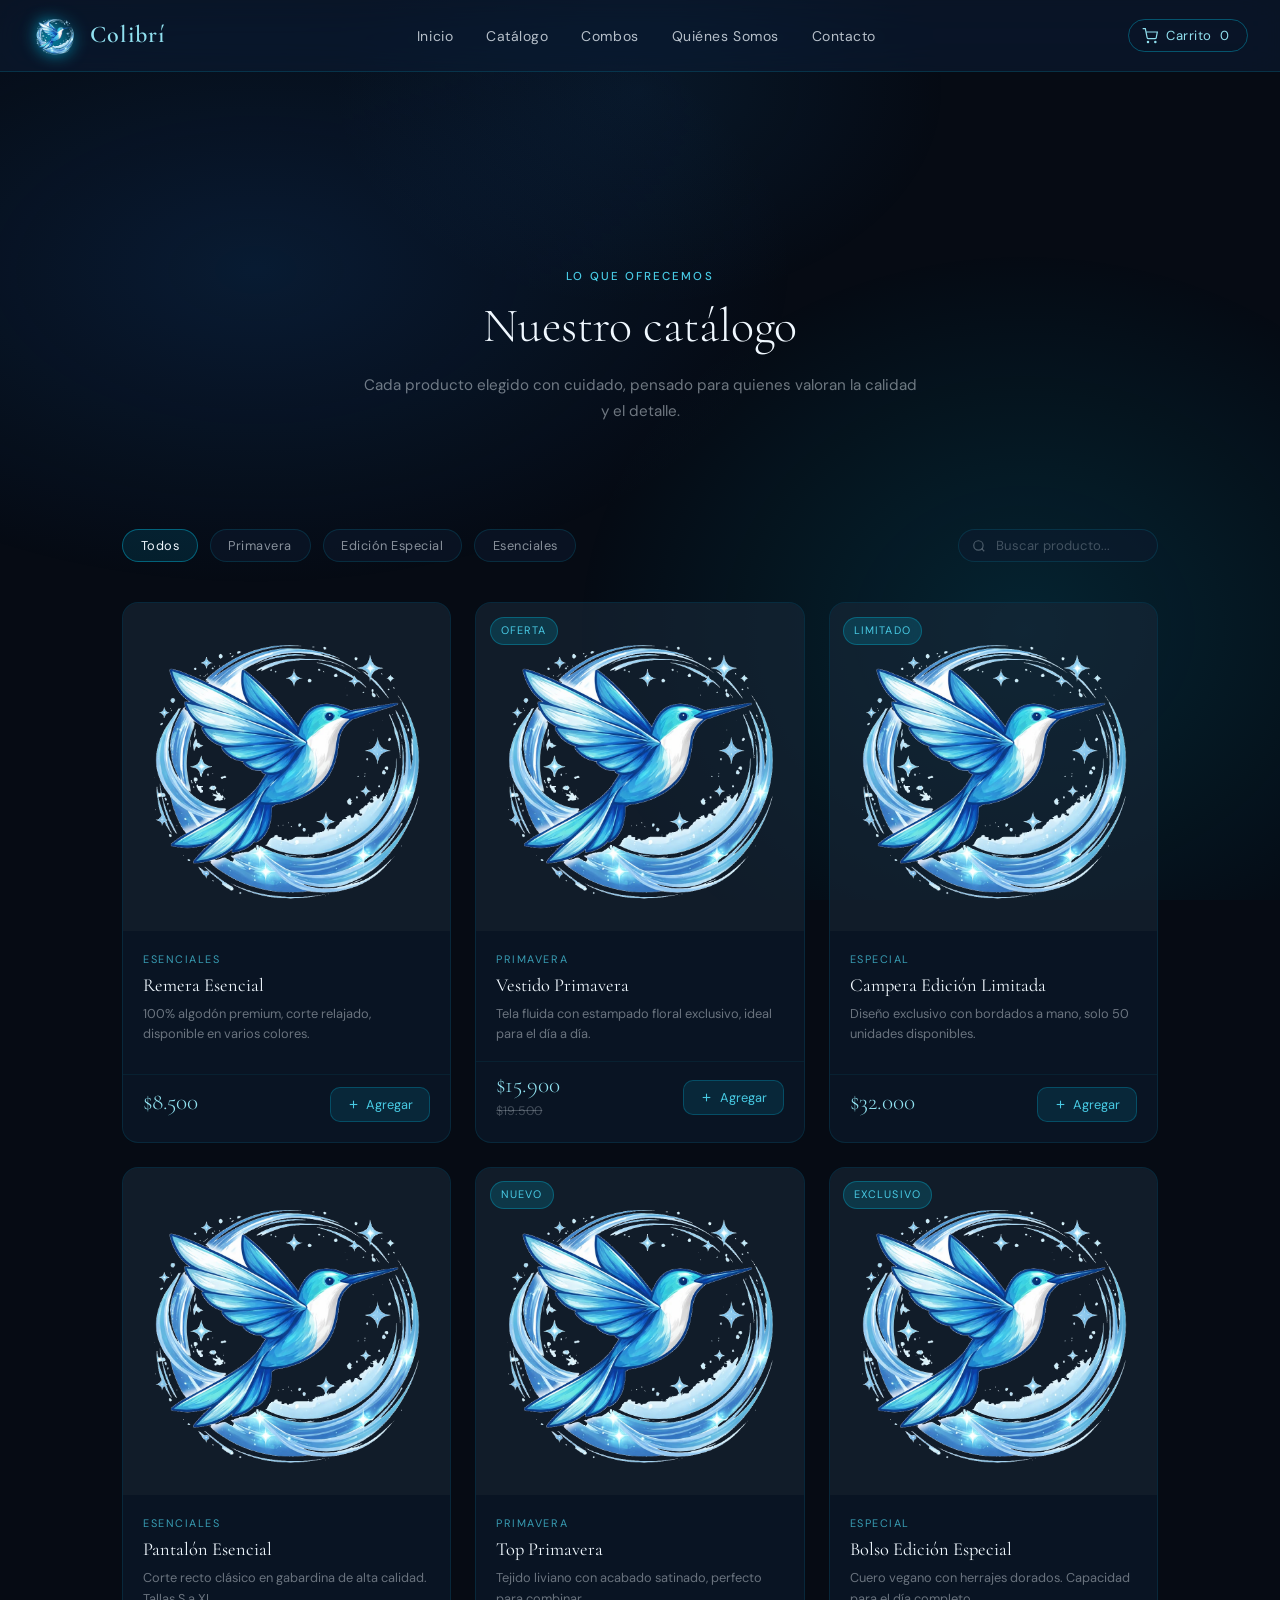
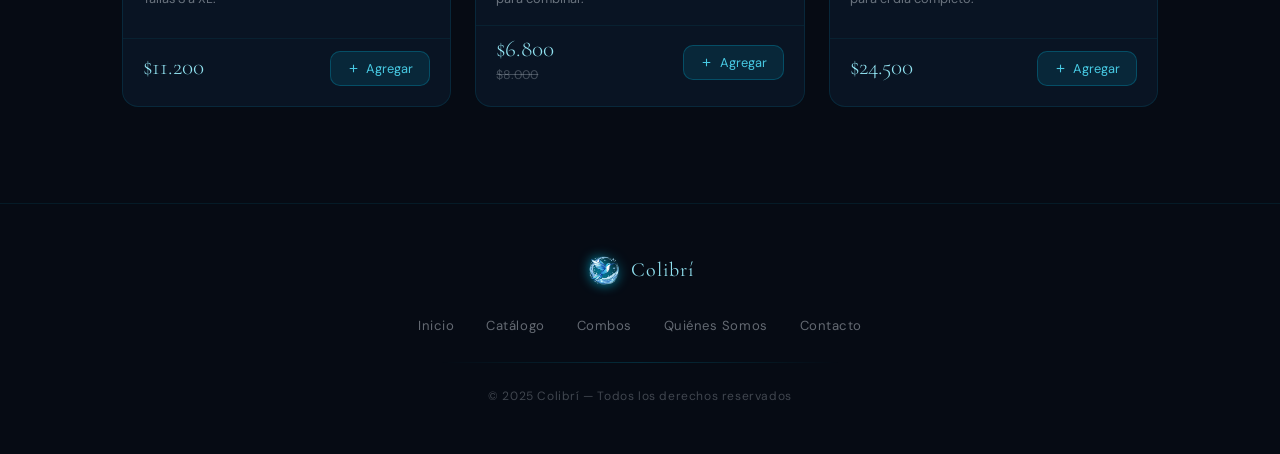
==== pages/catalogo.html @ 9395ae9e "pre solid base" ====
<!DOCTYPE html>
<html lang="es">
<head>
  <meta charset="UTF-8"/>
  <meta name="viewport" content="width=device-width, initial-scale=1.0"/>
  <title>Colibrí — Catálogo</title>

  <link href="https://fonts.googleapis.com/css2?family=Cormorant+Garamond:wght@300;400;600&family=DM+Sans:wght@300;400;500&display=swap" rel="stylesheet"/>

  <link rel="stylesheet" href="../css/variables.css"/>
  <link rel="stylesheet" href="../css/base.css"/>
  <link rel="stylesheet" href="../css/typography.css"/>
  <link rel="stylesheet" href="../css/animations.css"/>
  <link rel="stylesheet" href="../css/buttons.css"/>
  <link rel="stylesheet" href="../css/navbar.css"/>
  <link rel="stylesheet" href="../css/cards.css"/>
  <link rel="stylesheet" href="../css/sections.css"/>
  <link rel="stylesheet" href="../css/footer.css"/>
  <link rel="stylesheet" href="../css/cart-modal.css"/>

  <style>
    /* ── Page header ── */
    .page-header {
      position: relative;
      z-index: 1;
      padding: 7rem 2rem 3.5rem;
      text-align: center;
      max-width: 1100px;
      margin: 0 auto;
    }

    /* ── Filtros ── */
    .filters-bar {
      position: relative;
      z-index: 1;
      display: flex;
      align-items: center;
      gap: 0.75rem;
      flex-wrap: wrap;
      max-width: 1100px;
      margin: 0 auto 2.5rem;
      padding: 0 2rem;
    }
    .filter-btn {
      background: rgba(13, 27, 46, 0.55);
      border: 1px solid rgba(0, 180, 216, 0.16);
      border-radius: 30px;
      padding: 0.45rem 1.1rem;
      font-family: var(--font-body);
      font-size: 0.8rem;
      color: rgba(240, 248, 255, 0.55);
      cursor: pointer;
      transition: all 0.2s;
      letter-spacing: 0.04em;
    }
    .filter-btn:hover,
    .filter-btn.active {
      background: rgba(0, 180, 216, 0.12);
      border-color: rgba(0, 180, 216, 0.45);
      color: var(--white);
    }

    /* ── Buscador ── */
    .search-wrap {
      position: relative;
      margin-left: auto;
    }
    .search-wrap svg {
      position: absolute;
      left: 0.85rem;
      top: 50%;
      transform: translateY(-50%);
      color: rgba(240, 248, 255, 0.3);
      pointer-events: none;
    }
    .search-input {
      background: rgba(13, 27, 46, 0.55);
      border: 1px solid rgba(0, 180, 216, 0.16);
      border-radius: 30px;
      padding: 0.45rem 1rem 0.45rem 2.3rem;
      font-family: var(--font-body);
      font-size: 0.82rem;
      color: var(--white);
      outline: none;
      width: 200px;
      transition: border-color 0.2s, width 0.3s;
    }
    .search-input::placeholder { color: rgba(240, 248, 255, 0.25); }
    .search-input:focus {
      border-color: rgba(0, 180, 216, 0.45);
      width: 240px;
    }

    /* ── Grid de productos ── */
    .products-section {
      position: relative;
      z-index: 1;
      max-width: 1100px;
      margin: 0 auto;
      padding: 0 2rem 6rem;
    }
    .products-grid {
      display: grid;
      grid-template-columns: repeat(auto-fill, minmax(260px, 1fr));
      gap: 1.5rem;
    }

    /* ── Tarjeta de producto ── */
    .product-card {
      background: rgba(13, 27, 46, 0.6);
      border: 1px solid rgba(0, 180, 216, 0.13);
      border-radius: var(--card-radius);
      overflow: hidden;
      display: flex;
      flex-direction: column;
      transition: transform 0.25s, border-color 0.25s, box-shadow 0.25s;
      position: relative;
    }
    .product-card:hover {
      transform: translateY(-5px);
      border-color: rgba(0, 180, 216, 0.3);
      box-shadow: 0 12px 40px rgba(0, 0, 0, 0.4), 0 0 0 1px rgba(0, 180, 216, 0.08);
    }

    /* Badge */
    .product-badge {
      position: absolute;
      top: 0.85rem;
      left: 0.85rem;
      background: rgba(0, 180, 216, 0.18);
      border: 1px solid rgba(0, 180, 216, 0.35);
      color: var(--cyan-light);
      font-size: 0.68rem;
      letter-spacing: 0.1em;
      text-transform: uppercase;
      padding: 0.25rem 0.65rem;
      border-radius: 20px;
      backdrop-filter: blur(6px);
      z-index: 1;
    }

    /* Imagen */
    .product-card__img-wrap {
      width: 100%;
      aspect-ratio: 1 / 1;
      background: rgba(240, 248, 255, 0.03);
      display: flex;
      align-items: center;
      justify-content: center;
      overflow: hidden;
    }
    .product-card__img {
      width: 100%;
      height: 100%;
      object-fit: cover;
      transition: transform 0.4s ease;
    }
    .product-card:hover .product-card__img {
      transform: scale(1.04);
    }
    .product-card__img-placeholder {
      font-size: 4rem;
      opacity: 0.18;
    }

    /* Info */
    .product-card__body {
      padding: 1.25rem 1.25rem 1rem;
      flex: 1;
      display: flex;
      flex-direction: column;
      gap: 0.35rem;
    }
    .product-card__category {
      font-size: 0.68rem;
      letter-spacing: 0.14em;
      text-transform: uppercase;
      color: var(--cyan-light);
      opacity: 0.75;
    }
    .product-card__name {
      font-family: var(--font-display);
      font-size: 1.15rem;
      font-weight: 400;
      color: var(--white);
      line-height: 1.25;
    }
    .product-card__desc {
      font-size: 0.8rem;
      color: rgba(240, 248, 255, 0.42);
      line-height: 1.6;
      margin-top: 0.1rem;
      display: -webkit-box;
      -webkit-box-orient: vertical;
      overflow: hidden;
    }

    /* Footer de tarjeta */
    .product-card__footer {
      padding: 0.75rem 1.25rem 1.25rem;
      display: flex;
      align-items: center;
      justify-content: space-between;
      gap: 0.75rem;
      border-top: 1px solid rgba(0, 180, 216, 0.08);
      margin-top: auto;
    }
    .product-card__price {
      font-family: var(--font-display);
      font-size: 1.45rem;
      font-weight: 300;
      color: var(--sky);
      line-height: 1;
    }
    .product-card__price-old {
      font-size: 0.78rem;
      color: rgba(240, 248, 255, 0.25);
      text-decoration: line-through;
      display: block;
      margin-top: 0.15rem;
    }
    .btn-add {
      background: rgba(0, 180, 216, 0.12);
      border: 1px solid rgba(0, 180, 216, 0.28);
      border-radius: 10px;
      color: var(--cyan-light);
      font-family: var(--font-body);
      font-size: 0.8rem;
      padding: 0.5rem 1rem;
      cursor: pointer;
      display: flex;
      align-items: center;
      gap: 0.4rem;
      transition: background 0.2s, border-color 0.2s, color 0.2s;
      white-space: nowrap;
      flex-shrink: 0;
    }
    .btn-add:hover {
      background: rgba(0, 180, 216, 0.22);
      border-color: rgba(0, 180, 216, 0.5);
      color: var(--white);
    }
    .btn-add.added {
      background: rgba(0, 180, 216, 0.2);
      border-color: rgba(0, 180, 216, 0.5);
      color: var(--white);
    }

    /* ── Sin resultados ── */
    .no-results {
      grid-column: 1 / -1;
      text-align: center;
      padding: 4rem 0;
      color: rgba(240, 248, 255, 0.3);
      font-size: 0.95rem;
    }
    .no-results span { font-size: 2.5rem; display: block; margin-bottom: 1rem; opacity: 0.35; }
  </style>
</head>
<body>

  <div class="stars" id="stars"></div>

  <!-- NAVBAR -->
  <nav id="navbar">
    <a href="index.html" class="nav-logo">
      <img src="../assets/icons/LogoColibri.png" alt="Logo Colibrí" class="logo-glow"/>
      <span>Colibrí</span>
    </a>
    <ul class="nav-links">
      <li><a href="/">Inicio</a></li>
      <li><a href="catalogo.html" class="nav-active">Catálogo</a></li>
      <li><a href="combos.html">Combos</a></li>
      <li><a href="/#quienes-somos">Quiénes Somos</a></li>
      <li><a href="/#contacto">Contacto</a></li>
    </ul>
    <div class="nav-actions">
      <button class="cart-btn" id="openCartBtn">
        <svg width="16" height="16" viewBox="0 0 24 24" fill="none" stroke="currentColor" stroke-width="1.8">
          <circle cx="9" cy="21" r="1"/><circle cx="20" cy="21" r="1"/>
          <path d="M1 1h4l2.68 13.39a2 2 0 0 0 2 1.61h9.72a2 2 0 0 0 2-1.61L23 6H6"/>
        </svg>
        Carrito
        <span class="cart-count">0</span>
      </button>
      <button class="hamburger" id="hamburger" aria-label="Menú" aria-expanded="false">
        <span></span><span></span><span></span>
      </button>
    </div>
  </nav>

  <div class="mobile-menu" id="mobileMenu">
    <a href="index.html"             onclick="closeMenu()">Inicio</a>
    <a href="catalogo.html"          onclick="closeMenu()">Catálogo</a>
    <a href="combos.html"            onclick="closeMenu()">Combos</a>
    <a href="index.html#quienes-somos" onclick="closeMenu()">Quiénes Somos</a>
    <a href="index.html#contacto"    onclick="closeMenu()">Contacto</a>
  </div>

  <!-- PAGE HEADER -->
  <div class="page-header">
    <p class="section-label">Lo que ofrecemos</p>
    <h1 class="section-title">Nuestro catálogo</h1>
    <p class="section-sub">Cada producto elegido con cuidado, pensado para quienes valoran la calidad y el detalle.</p>
  </div>

  <!-- FILTROS -->
  <div class="filters-bar">
    <button class="filter-btn active" data-filter="all">Todos</button>
    <button class="filter-btn" data-filter="primavera">Primavera</button>
    <button class="filter-btn" data-filter="especial">Edición Especial</button>
    <button class="filter-btn" data-filter="esenciales">Esenciales</button>
    <div class="search-wrap">
      <svg width="14" height="14" viewBox="0 0 24 24" fill="none" stroke="currentColor" stroke-width="2">
        <circle cx="11" cy="11" r="8"/><line x1="21" y1="21" x2="16.65" y2="16.65"/>
      </svg>
      <input class="search-input" id="searchInput" type="text" placeholder="Buscar producto..."/>
    </div>
  </div>

  <!-- GRID -->
  <div class="products-section">
    <div class="products-grid" id="productsGrid"></div>
  </div>

  <!-- FOOTER -->
  <footer>
    <div class="footer-inner">
      <a href="index.html" class="footer-logo">
        <img src="../assets/icons/LogoColibri.png" alt="Colibrí"/>
        <span>Colibrí</span>
      </a>
      <ul class="footer-links">
        <li><a href="/">Inicio</a></li>
        <li><a href="catalogo.html">Catálogo</a></li>
        <li><a href="combos.html">Combos</a></li>
        <li><a href="/#quienes-somos">Quiénes Somos</a></li>
        <li><a href="/#contacto">Contacto</a></li>
      </ul>
      <div class="footer-divider"></div>
      <p class="footer-copy">© 2025 Colibrí — Todos los derechos reservados</p>
    </div>
  </footer>

  <script src="../js/stars.js"></script>
  <script src="../js/navbar.js"></script>
  <script src="../js/scroll-reveal.js"></script>
  <script src="../js/cart-modal.js"></script>
  <script>
    /* ── Productos demo (reemplazá con los reales en localStorage) ── */
    const DEMO_PRODUCTS = [
      {
        id: 'prod-001',
        name: 'Remera Esencial',
        desc: '100% algodón premium, corte relajado, disponible en varios colores.',
        price: 8500,
        priceOld: null,
        category: 'esenciales',
        badge: null,
        image: '../assets/icons/LogoColibri.png',
      },
      {
        id: 'prod-002',
        name: 'Vestido Primavera',
        desc: 'Tela fluida con estampado floral exclusivo, ideal para el día a día.',
        price: 15900,
        priceOld: 19500,
        category: 'primavera',
        badge: 'Oferta',
        image: '../assets/icons/LogoColibri.png',
      },
      {
        id: 'prod-003',
        name: 'Campera Edición Limitada',
        desc: 'Diseño exclusivo con bordados a mano, solo 50 unidades disponibles.',
        price: 32000,
        priceOld: null,
        category: 'especial',
        badge: 'Limitado',
        image: '../assets/icons/LogoColibri.png',
      },
      {
        id: 'prod-004',
        name: 'Pantalón Esencial',
        desc: 'Corte recto clásico en gabardina de alta calidad. Tallas S a XL.',
        price: 11200,
        priceOld: null,
        category: 'esenciales',
        badge: null,
        image: '../assets/icons/LogoColibri.png',
      },
      {
        id: 'prod-005',
        name: 'Top Primavera',
        desc: 'Tejido liviano con acabado satinado, perfecto para combinar.',
        price: 6800,
        priceOld: 8000,
        category: 'primavera',
        badge: 'Nuevo',
        image: '../assets/icons/LogoColibri.png',
      },
      {
        id: 'prod-006',
        name: 'Bolso Edición Especial',
        desc: 'Cuero vegano con herrajes dorados. Capacidad para el día completo.',
        price: 24500,
        priceOld: null,
        category: 'especial',
        badge: 'Exclusivo',
        image: '../assets/icons/LogoColibri.png',
      },
    ];

    /* Carga productos desde localStorage o usa los demo */
    const STORAGE_PRODUCTS = 'colibri_products';
    function getProducts() {
      try {
        const stored = JSON.parse(localStorage.getItem(STORAGE_PRODUCTS));
        return stored?.length ? stored : DEMO_PRODUCTS;
      } catch { return DEMO_PRODUCTS; }
    }

    /* Carrito */
    const STORAGE_CART = 'colibri_cart';
    function getCart() {
      try { return JSON.parse(localStorage.getItem(STORAGE_CART)) || []; }
      catch { return []; }
    }
    function addToCart(product) {
      const cart = getCart();
      const existing = cart.find(p => p.id === product.id);
      if (existing) {
        existing.qty += 1;
      } else {
        cart.push({ ...product, qty: 1 });
      }
      localStorage.setItem(STORAGE_CART, JSON.stringify(cart));
      updateCartBadge();
    }
    function updateCartBadge() {
      const cart = getCart();
      const total = cart.reduce((s, p) => s + p.qty, 0);
      document.querySelectorAll('.cart-count').forEach(el => el.textContent = total);
    }

    /* Render */
    function formatPrice(n) {
      return '$' + n.toLocaleString('es-AR');
    }

    function renderProducts(list) {
      const grid = document.getElementById('productsGrid');
      if (!list.length) {
        grid.innerHTML = `<div class="no-results"><span>🔍</span>No encontramos productos con ese filtro.</div>`;
        return;
      }
      grid.innerHTML = list.map(p => `
        <div class="product-card reveal" data-category="${p.category}">
          ${p.badge ? `<span class="product-badge">${p.badge}</span>` : ''}
          <div class="product-card__img-wrap">
            ${p.image
              ? `<img class="product-card__img" src="${p.image}" alt="${p.name}" onerror="this.parentElement.innerHTML='<div class=product-card__img-placeholder>🌿</div>'"/>`
              : `<div class="product-card__img-placeholder">🌿</div>`}
          </div>
          <div class="product-card__body">
            <span class="product-card__category">${p.category}</span>
            <div class="product-card__name">${p.name}</div>
            <div class="product-card__desc">${p.desc}</div>
          </div>
          <div class="product-card__footer">
            <div>
              <span class="product-card__price">${formatPrice(p.price)}</span>
              ${p.priceOld ? `<span class="product-card__price-old">${formatPrice(p.priceOld)}</span>` : ''}
            </div>
            <button class="btn-add" data-id="${p.id}">
              <svg width="13" height="13" viewBox="0 0 24 24" fill="none" stroke="currentColor" stroke-width="2">
                <line x1="12" y1="5" x2="12" y2="19"/><line x1="5" y1="12" x2="19" y2="12"/>
              </svg>
              Agregar
            </button>
          </div>
        </div>
      `).join('');
    }

    /* Filtro + búsqueda */
    let activeFilter = 'all';

    function applyFilters() {
      const query = document.getElementById('searchInput').value.toLowerCase().trim();
      const all   = getProducts();
      const filtered = all.filter(p => {
        const matchCat    = activeFilter === 'all' || p.category === activeFilter;
        const matchSearch = !query || p.name.toLowerCase().includes(query) || p.desc.toLowerCase().includes(query);
        return matchCat && matchSearch;
      });
      renderProducts(filtered);
    }

    document.querySelectorAll('.filter-btn').forEach(btn => {
      btn.addEventListener('click', () => {
        document.querySelectorAll('.filter-btn').forEach(b => b.classList.remove('active'));
        btn.classList.add('active');
        activeFilter = btn.dataset.filter;
        applyFilters();
      });
    });

    document.getElementById('searchInput').addEventListener('input', applyFilters);

    /* Agregar al carrito (delegación) */
    document.getElementById('productsGrid').addEventListener('click', e => {
      const btn = e.target.closest('.btn-add');
      if (!btn) return;
      const id      = btn.dataset.id;
      const product = getProducts().find(p => p.id === id);
      if (!product) return;
      addToCart(product);
      btn.classList.add('added');
      btn.innerHTML = `<svg width="13" height="13" viewBox="0 0 24 24" fill="none" stroke="currentColor" stroke-width="2.5"><polyline points="20 6 9 17 4 12"/></svg> Agregado`;
      setTimeout(() => {
        btn.classList.remove('added');
        btn.innerHTML = `<svg width="13" height="13" viewBox="0 0 24 24" fill="none" stroke="currentColor" stroke-width="2"><line x1="12" y1="5" x2="12" y2="19"/><line x1="5" y1="12" x2="19" y2="12"/></svg> Agregar`;
      }, 1800);
    });

    /* Init */
    renderProducts(getProducts());
    updateCartBadge();
  </script>
</body>
</html>
---- css/variables.css ----
/* ============================================
   VARIABLES.CSS — Design tokens & paleta
   Importar primero antes de cualquier otro CSS.
   ============================================ */

:root {
  /* ── Paleta principal ── */
  --deep:          #060b14;
  --navy:          #0d1b2e;
  --blue-dark:     #0e3460;
  --blue-mid:      #1565c0;
  --blue-bright:   #1e88e5;
  --cyan:          #00b4d8;
  --cyan-light:    #48cae4;
  --sky:           #90e0ef;
  --white:         #f0f8ff;

  /* ── Transparencias y efectos ── */
  --glow:          rgba(0, 180, 216, 0.35);
  --glass:         rgba(13, 27, 46, 0.65);
  --glass-dark:    rgba(6, 11, 20, 0.88);
  --border-soft:   rgba(0, 180, 216, 0.18);
  --border-mid:    rgba(0, 180, 216, 0.30);
  --border-strong: rgba(0, 180, 216, 0.45);

  /* ── Tipografía ── */
  --font-display: 'Cormorant Garamond', serif;
  --font-body:    'DM Sans', sans-serif;

  /* ── Espaciado ── */
  --section-padding: 6rem 2rem;
  --card-radius:     16px;
  --btn-radius:      50px;

  /* ── Sombras ── */
  --shadow-glow:    0 4px 24px rgba(0, 180, 216, 0.30);
  --shadow-glow-lg: 0 8px 32px rgba(0, 180, 216, 0.45);
  --shadow-card:    0 12px 48px rgba(0, 180, 216, 0.15);

  /* ── Transiciones ── */
  --transition-fast:   0.2s ease;
  --transition-mid:    0.3s ease;
  --transition-slow:   0.5s ease;
}
---- css/base.css ----
/* ============================================
   BASE.CSS — Reset, body, fondo ambiental
   ============================================ */

*, *::before, *::after {
  box-sizing: border-box;
  margin: 0;
  padding: 0;
}

html {
  scroll-behavior: smooth;
}

body {
  background-color: var(--deep);
  color: var(--white);
  font-family: var(--font-body);
  overflow-x: hidden;
  line-height: 1.6;
}

/* ── Fondo ambiental con gradientes radiales ── */
body::before {
  content: '';
  position: fixed;
  inset: 0;
  background:
    radial-gradient(ellipse 60% 50% at 20% 30%, rgba(21, 101, 192, 0.18) 0%, transparent 70%),
    radial-gradient(ellipse 50% 60% at 80% 70%, rgba(0, 180, 216, 0.15) 0%, transparent 70%),
    radial-gradient(ellipse 40% 40% at 50% 10%, rgba(30, 136, 229, 0.10) 0%, transparent 60%);
  pointer-events: none;
  z-index: 0;
}

/* ── Divisor decorativo entre secciones ── */
.divider {
  position: relative;
  z-index: 1;
  height: 1px;
  margin: 0 auto;
  max-width: 900px;
  background: linear-gradient(90deg, transparent, rgba(0, 180, 216, 0.30), transparent);
}

/* ── Contenedor genérico ── */
.container {
  max-width: 1100px;
  margin: 0 auto;
  padding: 0 2rem;
}

/* ── Imagen con glow del logo ── */
.logo-glow {
  filter: drop-shadow(0 0 8px var(--cyan));
  transition: filter var(--transition-mid);
}
.logo-glow:hover {
  filter: drop-shadow(0 0 18px var(--cyan));
}
---- css/typography.css ----
/* ============================================
   TYPOGRAPHY.CSS — Headings, labels, section titles
   Reutilizable en cualquier página.
   ============================================ */

/* ── Etiqueta de sección pequeña ── */
.section-label {
  text-align: center;
  font-size: 0.72rem;
  letter-spacing: 0.16em;
  text-transform: uppercase;
  color: var(--cyan);
  margin-bottom: 1rem;
}
.section-label--left {
  text-align: left;
}

/* ── Título principal de sección ── */
.section-title {
  font-family: var(--font-display);
  font-size: clamp(2rem, 4vw, 3.2rem);
  font-weight: 300;
  text-align: center;
  color: var(--white);
  margin-bottom: 1rem;
  line-height: 1.15;
}
.section-title--left {
  text-align: left;
}

/* ── Subtítulo / descripción de sección ── */
.section-sub {
  text-align: center;
  color: rgba(240, 248, 255, 0.5);
  font-size: 0.95rem;
  max-width: 480px;
  margin: 0 auto 3.5rem;
  line-height: 1.75;
}

/* ── Display heading (hero, banners) ── */
.heading-display {
  font-family: var(--font-display);
  font-size: clamp(3rem, 8vw, 6.5rem);
  font-weight: 300;
  line-height: 1.05;
  letter-spacing: -0.01em;
  color: var(--white);
}

/* ── Texto degradado (highlight) ── */
.text-gradient {
  background: linear-gradient(135deg, var(--cyan-light), var(--sky), var(--blue-bright));
  -webkit-background-clip: text;
  -webkit-text-fill-color: transparent;
  background-clip: text;
}

/* ── Body text ── */
.text-muted {
  color: rgba(240, 248, 255, 0.5);
  font-size: 0.95rem;
  line-height: 1.8;
}

/* ── Texto cielo ── */
.text-sky {
  color: var(--sky);
}

/* ── Texto cyan ── */
.text-cyan {
  color: var(--cyan-light);
}
---- css/buttons.css ----
/* ============================================
   BUTTONS.CSS — Sistema de botones reutilizables
   ============================================ */

/* ── Base compartida ── */
.btn {
  display: inline-flex;
  align-items: center;
  justify-content: center;
  gap: 0.5rem;
  padding: 0.85rem 2rem;
  border-radius: var(--btn-radius);
  font-family: var(--font-body);
  font-size: 0.9rem;
  font-weight: 500;
  letter-spacing: 0.03em;
  cursor: pointer;
  text-decoration: none;
  border: none;
  transition: all var(--transition-mid);
  white-space: nowrap;
}

/* ── Primario: gradiente cyan ── */
.btn-primary {
  background: linear-gradient(135deg, var(--blue-mid), var(--cyan));
  color: #fff;
  box-shadow: var(--shadow-glow);
}
.btn-primary:hover {
  transform: translateY(-2px);
  box-shadow: var(--shadow-glow-lg);
}
.btn-primary:active {
  transform: translateY(0);
}

/* ── Ghost: borde transparente ── */
.btn-ghost {
  background: transparent;
  color: var(--sky);
  border: 1.5px solid rgba(0, 180, 216, 0.4);
  font-weight: 400;
}
.btn-ghost:hover {
  background: rgba(0, 180, 216, 0.1);
  border-color: var(--cyan);
  transform: translateY(-2px);
}

/* ── Outline: borde sólido cyan ── */
.btn-outline {
  background: transparent;
  color: var(--cyan-light);
  border: 1.5px solid var(--cyan);
}
.btn-outline:hover {
  background: var(--cyan);
  color: var(--deep);
  box-shadow: var(--shadow-glow);
}

/* ── Subtle: sin borde, fondo muy suave ── */
.btn-subtle {
  background: rgba(0, 180, 216, 0.08);
  color: var(--sky);
  border: 1px solid var(--border-soft);
}
.btn-subtle:hover {
  background: rgba(0, 180, 216, 0.16);
  border-color: var(--border-mid);
}

/* ── Full width ── */
.btn-block {
  width: 100%;
}

/* ── Tamaños ── */
.btn-sm {
  padding: 0.5rem 1.2rem;
  font-size: 0.8rem;
}
.btn-lg {
  padding: 1rem 2.5rem;
  font-size: 1rem;
}

/* ── Ícono dentro del botón ── */
.btn svg {
  flex-shrink: 0;
}

/* ── Botón de carrito en el navbar ── */
.cart-btn {
  position: relative;
  background: none;
  border: 1.5px solid rgba(0, 180, 216, 0.4);
  border-radius: var(--btn-radius);
  padding: 0.45rem 1.1rem 0.45rem 0.85rem;
  color: var(--sky);
  font-family: var(--font-body);
  font-size: 0.82rem;
  letter-spacing: 0.04em;
  cursor: pointer;
  display: flex;
  align-items: center;
  gap: 0.5rem;
  transition: all var(--transition-mid);
}
.cart-btn:hover {
  background: rgba(0, 180, 216, 0.12);
  border-color: var(--cyan);
  box-shadow: 0 0 16px rgba(0, 180, 216, 0.25);
}
---- css/navbar.css ----
/* ============================================
   NAVBAR.CSS — Barra de navegación glassmorphism
   ============================================ */

nav {
  position: fixed;
  top: 0; left: 0; right: 0;
  z-index: 1000;
  padding: 0 2rem;
  height: 72px;
  display: flex;
  align-items: center;
  justify-content: space-between;
  backdrop-filter: blur(20px) saturate(160%);
  -webkit-backdrop-filter: blur(20px) saturate(160%);
  background: var(--glass);
  border-bottom: 1px solid var(--border-soft);
  transition: background var(--transition-mid), box-shadow var(--transition-mid);
}

/* Estado al hacer scroll */
nav.scrolled {
  background: var(--glass-dark);
  box-shadow: 0 4px 40px rgba(0, 180, 216, 0.12);
}

/* ── Logo ── */
.nav-logo {
  display: flex;
  align-items: center;
  gap: 0.75rem;
  text-decoration: none;
  flex-shrink: 0;
}
.nav-logo img {
  height: 46px;
  width: 46px;
  object-fit: contain;
  filter: drop-shadow(0 0 8px var(--cyan));
  transition: filter var(--transition-mid);
}
.nav-logo:hover img {
  filter: drop-shadow(0 0 16px var(--cyan));
}
.nav-logo span {
  font-family: var(--font-display);
  font-size: 1.5rem;
  font-weight: 600;
  letter-spacing: 0.05em;
  color: var(--sky);
}

/* ── Links ── */
.nav-links {
  display: flex;
  align-items: center;
  gap: 0.25rem;
  list-style: none;
}
.nav-links a {
  text-decoration: none;
  color: rgba(240, 248, 255, 0.75);
  font-size: 0.875rem;
  font-weight: 400;
  letter-spacing: 0.04em;
  padding: 0.45rem 0.9rem;
  border-radius: var(--btn-radius);
  position: relative;
  transition: color var(--transition-fast);
}
.nav-links a::after {
  content: '';
  position: absolute;
  bottom: 4px;
  left: 50%;
  right: 50%;
  height: 1.5px;
  background: var(--cyan);
  border-radius: 2px;
  transition: left 0.25s, right 0.25s;
}
.nav-links a:hover {
  color: var(--sky);
}
.nav-links a:hover::after {
  left: 12px;
  right: 12px;
}
.nav-links a.active {
  color: var(--cyan-light);
}
.nav-links a.active::after {
  left: 12px;
  right: 12px;
}

/* ── Acciones (carrito, etc.) ── */
.nav-actions {
  display: flex;
  align-items: center;
  gap: 0.5rem;
  flex-shrink: 0;
}

/* ── Hamburguesa (mobile) ── */
.hamburger {
  display: none;
  flex-direction: column;
  gap: 5px;
  cursor: pointer;
  padding: 4px;
  background: none;
  border: none;
}
.hamburger span {
  display: block;
  width: 24px;
  height: 2px;
  background: var(--sky);
  border-radius: 2px;
  transition: all var(--transition-mid);
}
/* Animación X al abrir */
.hamburger.open span:nth-child(1) {
  transform: translateY(7px) rotate(45deg);
}
.hamburger.open span:nth-child(2) {
  opacity: 0;
  transform: scaleX(0);
}
.hamburger.open span:nth-child(3) {
  transform: translateY(-7px) rotate(-45deg);
}

/* ── Menú mobile ── */
.mobile-menu {
  display: none;
  position: fixed;
  top: 72px;
  left: 0; right: 0;
  background: rgba(6, 11, 20, 0.97);
  backdrop-filter: blur(20px);
  border-bottom: 1px solid rgba(0, 180, 216, 0.2);
  padding: 1.5rem 2rem;
  z-index: 999;
  flex-direction: column;
  gap: 0.25rem;
}
.mobile-menu.open {
  display: flex;
}
.mobile-menu a {
  text-decoration: none;
  color: rgba(240, 248, 255, 0.8);
  font-size: 1rem;
  padding: 0.85rem 0;
  border-bottom: 1px solid rgba(0, 180, 216, 0.1);
  transition: color var(--transition-fast);
}
.mobile-menu a:last-child {
  border-bottom: none;
}
.mobile-menu a:hover {
  color: var(--cyan-light);
}

/* ── Responsive ── */
@media (max-width: 768px) {
  .nav-links {
    display: none;
  }
  .cart-btn {
    display: none;
  }
  .hamburger {
    display: flex;
  }
}
---- css/cards.css ----
/* ============================================
   CARDS.CSS — Sistema de tarjetas reutilizables
   ============================================ */

/* ── Grid contenedor ── */
.cards-grid {
  display: grid;
  grid-template-columns: repeat(auto-fit, minmax(260px, 1fr));
  gap: 1.5rem;
  max-width: 1100px;
  margin: 0 auto;
}

/* ── Tarjeta base ── */
.card {
  background: rgba(13, 27, 46, 0.6);
  border: 1px solid rgba(0, 180, 216, 0.15);
  border-radius: var(--card-radius);
  padding: 2rem;
  transition: all var(--transition-mid);
  cursor: pointer;
  text-decoration: none;
  color: inherit;
  display: block;
  position: relative;
  overflow: hidden;
}

/* Efecto shimmer al hover */
.card::before {
  content: '';
  position: absolute;
  inset: 0;
  background: linear-gradient(135deg, rgba(0, 180, 216, 0.04), transparent);
  opacity: 0;
  transition: opacity var(--transition-mid);
  border-radius: var(--card-radius);
}
.card:hover::before {
  opacity: 1;
}

.card:hover {
  border-color: var(--border-strong);
  transform: translateY(-6px);
  box-shadow: var(--shadow-card);
  background: rgba(13, 27, 46, 0.85);
}

/* ── Ícono de la tarjeta ── */
.card-icon {
  width: 52px;
  height: 52px;
  border-radius: 14px;
  background: linear-gradient(135deg, rgba(21, 101, 192, 0.4), rgba(0, 180, 216, 0.25));
  border: 1px solid var(--border-mid);
  display: flex;
  align-items: center;
  justify-content: center;
  font-size: 1.5rem;
  margin-bottom: 1.25rem;
  flex-shrink: 0;
}

/* ── Contenido ── */
.card h3 {
  font-family: var(--font-display);
  font-size: 1.35rem;
  font-weight: 400;
  color: var(--sky);
  margin-bottom: 0.6rem;
  line-height: 1.3;
}
.card p {
  font-size: 0.875rem;
  color: rgba(240, 248, 255, 0.5);
  line-height: 1.65;
}

/* ── Flecha / CTA inline ── */
.card-arrow {
  margin-top: 1.5rem;
  font-size: 0.8rem;
  color: var(--cyan-light);
  letter-spacing: 0.06em;
  display: flex;
  align-items: center;
  gap: 0.4rem;
  transition: gap var(--transition-fast);
}
.card:hover .card-arrow {
  gap: 0.75rem;
}

/* ── Variante: card horizontal ── */
.card--horizontal {
  display: flex;
  align-items: flex-start;
  gap: 1.25rem;
  padding: 1.5rem;
}
.card--horizontal .card-icon {
  margin-bottom: 0;
}

/* ── Variante: card producto con imagen ── */
.card--product .card-image {
  width: 100%;
  aspect-ratio: 4/3;
  object-fit: cover;
  border-radius: 10px;
  margin-bottom: 1rem;
}
.card--product .card-price {
  font-family: var(--font-display);
  font-size: 1.5rem;
  color: var(--cyan-light);
  margin-top: 0.5rem;
}
.card--product .card-price-old {
  font-size: 0.85rem;
  color: rgba(240, 248, 255, 0.3);
  text-decoration: line-through;
  margin-left: 0.4rem;
}

/* ── Responsive ── */
@media (max-width: 480px) {
  .cards-grid {
    grid-template-columns: 1fr;
  }
}
---- css/sections.css ----
/* ============================================
   SECTIONS.CSS
   ============================================ */

/* ── Espaciado base de secciones ── */
section {
  position: relative;
  z-index: 1;
  padding: 6rem 2rem;
  max-width: 1100px;
  margin: 0 auto;
}

/* ── Label pequeño sobre títulos ── */
.section-label {
  font-size: 0.72rem;
  font-weight: 500;
  letter-spacing: 0.18em;
  text-transform: uppercase;
  color: var(--cyan-light);
  text-align: center;
  margin-bottom: 0.75rem;
}
.section-label--left {
  text-align: left;
}

/* ── Título y subtítulo ── */
.section-title {
  font-family: var(--font-display);
  font-size: clamp(2rem, 4vw, 3rem);
  font-weight: 300;
  color: var(--white);
  text-align: center;
  margin-bottom: 1rem;
  line-height: 1.2;
}
.section-sub {
  font-size: 0.95rem;
  color: rgba(240, 248, 255, 0.45);
  text-align: center;
  max-width: 560px;
  margin: 0 auto 3rem;
  line-height: 1.75;
}

/* ════════════════════════════════
   COMBO BANNER
════════════════════════════════ */

.combo-banner {
  background: rgba(13, 27, 46, 0.6);
  border: 1px solid rgba(0, 180, 216, 0.15);
  border-radius: var(--card-radius);
  padding: 3.5rem 3rem;
  display: flex;
  align-items: center;
  justify-content: space-between;
  gap: 2rem;
  flex-wrap: wrap;
}
.combo-banner h2 {
  font-family: var(--font-display);
  font-size: clamp(1.6rem, 3vw, 2.4rem);
  font-weight: 300;
  color: var(--white);
  margin-bottom: 0.75rem;
}
.combo-banner p {
  font-size: 0.95rem;
  color: rgba(240, 248, 255, 0.5);
  line-height: 1.75;
  max-width: 480px;
  margin-bottom: 1.75rem;
}
.combo-banner-emoji {
  font-size: 5rem;
  line-height: 1;
  flex-shrink: 0;
  filter: drop-shadow(0 4px 20px rgba(0, 180, 216, 0.25));
}
@media (max-width: 600px) {
  .combo-banner {
    flex-direction: column;
    text-align: center;
    padding: 2.5rem 1.75rem;
  }
  .combo-banner-emoji { font-size: 3.5rem; }
}

/* ════════════════════════════════
   QUIÉNES SOMOS
════════════════════════════════ */

.about-grid {
  display: grid;
  grid-template-columns: 1fr 1fr;
  gap: 5rem;
  align-items: center;
}
.about-text h2 {
  font-family: var(--font-display);
  font-size: clamp(2rem, 4vw, 3rem);
  font-weight: 300;
  color: var(--white);
  margin-bottom: 1.5rem;
  line-height: 1.2;
}
.about-text p {
  font-size: 0.95rem;
  color: rgba(240, 248, 255, 0.5);
  line-height: 1.8;
  margin-bottom: 1rem;
}

/* Stats */
.stats-row {
  display: flex;
  gap: 2.5rem;
  margin-top: 2.5rem;
  flex-wrap: wrap;
}
.stat {
  display: flex;
  flex-direction: column;
  gap: 0.25rem;
}
.stat strong {
  font-family: var(--font-display);
  font-size: 1.9rem;
  font-weight: 400;
  color: var(--sky);
  line-height: 1;
}
.stat span {
  font-size: 0.75rem;
  color: rgba(240, 248, 255, 0.35);
  letter-spacing: 0.08em;
  text-transform: uppercase;
}

/* Visual / logo */
.about-visual {
  display: flex;
  align-items: center;
  justify-content: center;
}
.about-visual img {
  width: min(260px, 100%);
  filter: drop-shadow(0 0 40px rgba(0, 180, 216, 0.3));
  opacity: 0.9;
}

@media (max-width: 768px) {
  .about-grid {
    grid-template-columns: 1fr;
    gap: 3rem;
    text-align: center;
  }
  .section-label--left { text-align: center; }
  .stats-row { justify-content: center; }
  .about-visual { order: -1; }
  .about-visual img { width: min(160px, 55%); }
}

/* ════════════════════════════════
   CONTACTO
════════════════════════════════ */

.contact-wrapper {
  max-width: 580px;
  margin: 0 auto;
  background: rgba(13, 27, 46, 0.55);
  border: 1px solid rgba(0, 180, 216, 0.14);
  border-radius: var(--card-radius);
  padding: 2.5rem 2.75rem;
  backdrop-filter: blur(10px);
}
.form-group {
  display: flex;
  flex-direction: column;
  gap: 0.4rem;
  margin-bottom: 1.25rem;
}
.form-group label {
  font-size: 0.73rem;
  font-weight: 500;
  letter-spacing: 0.12em;
  text-transform: uppercase;
  color: rgba(240, 248, 255, 0.4);
}
.form-group input,
.form-group textarea {
  background: rgba(240, 248, 255, 0.03);
  border: 1px solid rgba(0, 180, 216, 0.16);
  border-radius: 10px;
  padding: 0.75rem 1rem;
  color: var(--white);
  font-family: var(--font-body);
  font-size: 0.9rem;
  line-height: 1.5;
  outline: none;
  width: 100%;
  transition: border-color 0.2s, box-shadow 0.2s, background 0.2s;
}
.form-group input::placeholder,
.form-group textarea::placeholder {
  color: rgba(240, 248, 255, 0.18);
}
.form-group input:focus,
.form-group textarea:focus {
  border-color: rgba(0, 180, 216, 0.5);
  background: rgba(240, 248, 255, 0.05);
  box-shadow: 0 0 0 3px rgba(0, 180, 216, 0.08);
}
.form-group textarea {
  min-height: 130px;
  resize: vertical;
}
.btn-block {
  width: 100%;
  justify-content: center;
  margin-top: 0.5rem;
}
@media (max-width: 600px) {
  .contact-wrapper { padding: 2rem 1.5rem; }
}
---- css/footer.css ----
/* ============================================
   FOOTER.CSS — Pie de página
   ============================================ */

footer {
  position: relative;
  z-index: 1;
  border-top: 1px solid rgba(0, 180, 216, 0.1);
  padding: 3rem 2rem;
}

/* ── Layout ── */
.footer-inner {
  max-width: 1100px;
  margin: 0 auto;
  display: flex;
  flex-direction: column;
  align-items: center;
  gap: 1.5rem;
  text-align: center;
}

/* ── Logo ── */
.footer-logo {
  display: flex;
  align-items: center;
  justify-content: center;
  gap: 0.6rem;
  text-decoration: none;
}
.footer-logo img {
  height: 36px;
  filter: drop-shadow(0 0 6px var(--cyan));
  transition: filter var(--transition-mid);
}
.footer-logo:hover img {
  filter: drop-shadow(0 0 12px var(--cyan));
}
.footer-logo span {
  font-family: var(--font-display);
  font-size: 1.25rem;
  color: var(--sky);
  letter-spacing: 0.05em;
}

/* ── Links del footer ── */
.footer-links {
  display: flex;
  gap: 2rem;
  list-style: none;
  flex-wrap: wrap;
  justify-content: center;
}
.footer-links a {
  text-decoration: none;
  font-size: 0.82rem;
  color: rgba(240, 248, 255, 0.4);
  letter-spacing: 0.04em;
  transition: color var(--transition-fast);
}
.footer-links a:hover {
  color: var(--sky);
}

/* ── Redes sociales ── */
.footer-social {
  display: flex;
  gap: 0.75rem;
}
.footer-social a {
  width: 38px;
  height: 38px;
  border-radius: 50%;
  border: 1px solid rgba(0, 180, 216, 0.2);
  display: flex;
  align-items: center;
  justify-content: center;
  color: rgba(240, 248, 255, 0.5);
  text-decoration: none;
  font-size: 0.9rem;
  transition: all var(--transition-fast);
}
.footer-social a:hover {
  border-color: var(--cyan);
  color: var(--cyan-light);
  background: rgba(0, 180, 216, 0.1);
}

/* ── Copyright ── */
.footer-copy {
  font-size: 0.75rem;
  color: rgba(240, 248, 255, 0.25);
  letter-spacing: 0.05em;
}

/* ── Divider interno ── */
.footer-divider {
  width: 100%;
  max-width: 400px;
  height: 1px;
  background: linear-gradient(90deg, transparent, rgba(0, 180, 216, 0.2), transparent);
}

/* ── Responsive ── */
@media (max-width: 480px) {
  .footer-links {
    gap: 1rem;
  }
}
---- css/cart-modal.css ----
/* ============================================
   CART-MODAL.CSS
   ============================================ */

/* ── Overlay ── */
.cart-modal-overlay {
  position: fixed;
  inset: 0;
  background: rgba(4, 12, 24, 0.75);
  backdrop-filter: blur(6px);
  z-index: 999;
  opacity: 0;
  pointer-events: none;
  transition: opacity 0.25s ease;
}
.cart-modal-overlay.is-open {
  opacity: 1;
  pointer-events: all;
}

/* ── Panel lateral ── */
.cart-modal {
  position: fixed;
  top: 0;
  right: 0;
  height: 100dvh;
  width: min(420px, 100vw);
  background: rgba(8, 18, 34, 0.97);
  border-left: 1px solid rgba(0, 180, 216, 0.15);
  z-index: 1000;
  display: flex;
  flex-direction: column;
  transform: translateX(100%);
  transition: transform 0.3s cubic-bezier(0.4, 0, 0.2, 1);
}
.cart-modal.is-open {
  transform: translateX(0);
}

/* ── Header ── */
.cart-modal__header {
  display: flex;
  align-items: center;
  justify-content: space-between;
  padding: 1.5rem 1.75rem;
  border-bottom: 1px solid rgba(0, 180, 216, 0.1);
  flex-shrink: 0;
}
.cart-modal__title {
  font-family: var(--font-display);
  font-size: 1.4rem;
  font-weight: 300;
  color: var(--white);
}
.cart-modal__count {
  font-size: 0.75rem;
  color: rgba(240, 248, 255, 0.4);
  margin-left: 0.5rem;
}
.cart-modal__close {
  background: none;
  border: none;
  cursor: pointer;
  color: rgba(240, 248, 255, 0.45);
  padding: 0.4rem;
  border-radius: 8px;
  display: flex;
  align-items: center;
  justify-content: center;
  transition: color 0.2s, background 0.2s;
}
.cart-modal__close:hover {
  color: var(--white);
  background: rgba(240, 248, 255, 0.07);
}

/* ── Lista de items (scrollable) ── */
.cart-modal__body {
  flex: 1;
  overflow-y: auto;
  padding: 1.25rem 1.75rem;
  display: flex;
  flex-direction: column;
  gap: 1rem;
}
.cart-modal__body::-webkit-scrollbar {
  width: 4px;
}
.cart-modal__body::-webkit-scrollbar-track {
  background: transparent;
}
.cart-modal__body::-webkit-scrollbar-thumb {
  background: rgba(0, 180, 216, 0.25);
  border-radius: 4px;
}

/* ── Estado vacío ── */
.cart-modal__empty {
  flex: 1;
  display: flex;
  flex-direction: column;
  align-items: center;
  justify-content: center;
  gap: 0.75rem;
  color: rgba(240, 248, 255, 0.3);
  text-align: center;
  padding: 3rem 0;
}
.cart-modal__empty-icon {
  font-size: 3rem;
  opacity: 0.4;
}
.cart-modal__empty p {
  font-size: 0.9rem;
  line-height: 1.6;
}

/* ── Item ── */
.cart-item {
  display: flex;
  gap: 1rem;
  align-items: flex-start;
  background: rgba(13, 27, 46, 0.5);
  border: 1px solid rgba(0, 180, 216, 0.1);
  border-radius: 14px;
  padding: 1rem;
  transition: border-color 0.2s;
}
.cart-item:hover {
  border-color: rgba(0, 180, 216, 0.22);
}
.cart-item__img {
  width: 70px;
  height: 70px;
  object-fit: cover;
  border-radius: 10px;
  flex-shrink: 0;
  background: rgba(240, 248, 255, 0.05);
}
.cart-item__info {
  flex: 1;
  min-width: 0;
}
.cart-item__name {
  font-size: 0.9rem;
  font-weight: 500;
  color: var(--white);
  margin-bottom: 0.2rem;
  white-space: nowrap;
  overflow: hidden;
  text-overflow: ellipsis;
}
.cart-item__desc {
  font-size: 0.78rem;
  color: rgba(240, 248, 255, 0.38);
  line-height: 1.5;
  margin-bottom: 0.6rem;
  display: -webkit-box;
  -webkit-box-orient: vertical;
  overflow: hidden;
}
.cart-item__footer {
  display: flex;
  align-items: center;
  justify-content: space-between;
  gap: 0.5rem;
}
.cart-item__price {
  font-family: var(--font-display);
  font-size: 1.1rem;
  color: var(--sky);
}

/* Cantidad +/- */
.cart-item__qty {
  display: flex;
  align-items: center;
  gap: 0.5rem;
}
.cart-item__qty button {
  background: rgba(240, 248, 255, 0.06);
  border: 1px solid rgba(0, 180, 216, 0.18);
  border-radius: 7px;
  color: var(--white);
  width: 26px;
  height: 26px;
  font-size: 1rem;
  cursor: pointer;
  display: flex;
  align-items: center;
  justify-content: center;
  transition: background 0.15s, border-color 0.15s;
  line-height: 1;
}
.cart-item__qty button:hover {
  background: rgba(0, 180, 216, 0.15);
  border-color: rgba(0, 180, 216, 0.4);
}
.cart-item__qty span {
  font-size: 0.88rem;
  min-width: 18px;
  text-align: center;
  color: var(--white);
}

/* Eliminar */
.cart-item__remove {
  background: none;
  border: none;
  cursor: pointer;
  color: rgba(240, 248, 255, 0.25);
  padding: 0.25rem;
  border-radius: 6px;
  display: flex;
  align-items: center;
  transition: color 0.2s;
  flex-shrink: 0;
}
.cart-item__remove:hover {
  color: rgba(239, 68, 68, 0.75);
}

/* ── Footer con total ── */
.cart-modal__footer {
  padding: 1.25rem 1.75rem 1.75rem;
  border-top: 1px solid rgba(0, 180, 216, 0.1);
  flex-shrink: 0;
}
.cart-modal__total-row {
  display: flex;
  justify-content: space-between;
  align-items: baseline;
  margin-bottom: 1.25rem;
}
.cart-modal__total-label {
  font-size: 0.78rem;
  letter-spacing: 0.1em;
  text-transform: uppercase;
  color: rgba(240, 248, 255, 0.4);
}
.cart-modal__total-value {
  font-family: var(--font-display);
  font-size: 1.75rem;
  font-weight: 300;
  color: var(--white);
}
.cart-modal__checkout {
  width: 100%;
  justify-content: center;
}
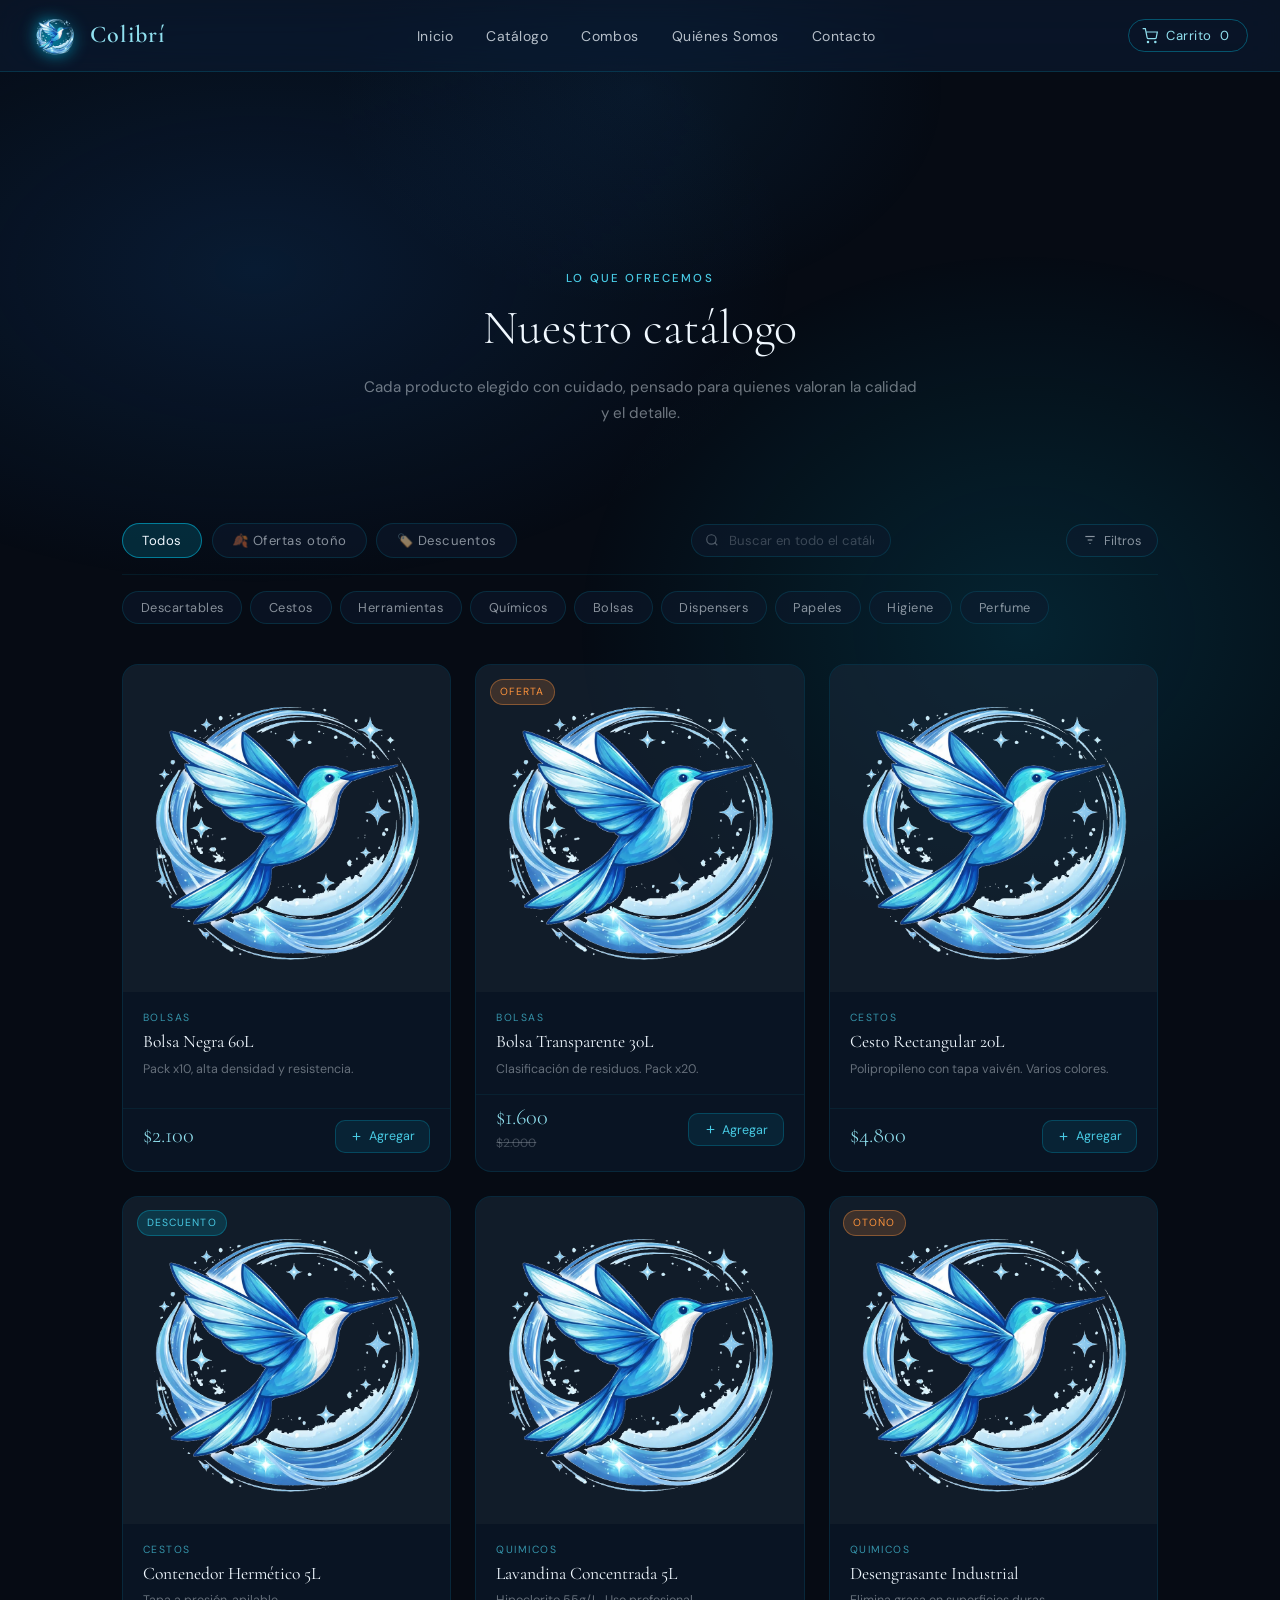
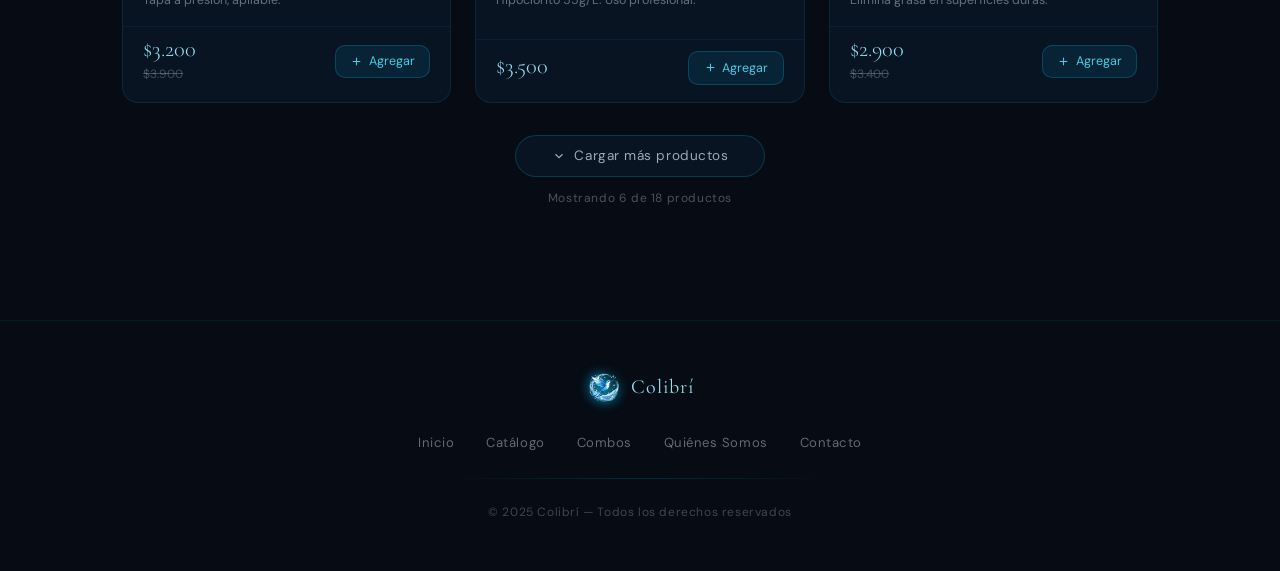
==== commit 780dacc2: "complete base & email" ====
--- a/pages/catalogo.html
+++ b/pages/catalogo.html
@@ -13,249 +13,10 @@
   <link rel="stylesheet" href="../css/animations.css"/>
   <link rel="stylesheet" href="../css/buttons.css"/>
   <link rel="stylesheet" href="../css/navbar.css"/>
-  <link rel="stylesheet" href="../css/cards.css"/>
   <link rel="stylesheet" href="../css/sections.css"/>
   <link rel="stylesheet" href="../css/footer.css"/>
   <link rel="stylesheet" href="../css/cart-modal.css"/>
-
-  <style>
-    /* ── Page header ── */
-    .page-header {
-      position: relative;
-      z-index: 1;
-      padding: 7rem 2rem 3.5rem;
-      text-align: center;
-      max-width: 1100px;
-      margin: 0 auto;
-    }
-
-    /* ── Filtros ── */
-    .filters-bar {
-      position: relative;
-      z-index: 1;
-      display: flex;
-      align-items: center;
-      gap: 0.75rem;
-      flex-wrap: wrap;
-      max-width: 1100px;
-      margin: 0 auto 2.5rem;
-      padding: 0 2rem;
-    }
-    .filter-btn {
-      background: rgba(13, 27, 46, 0.55);
-      border: 1px solid rgba(0, 180, 216, 0.16);
-      border-radius: 30px;
-      padding: 0.45rem 1.1rem;
-      font-family: var(--font-body);
-      font-size: 0.8rem;
-      color: rgba(240, 248, 255, 0.55);
-      cursor: pointer;
-      transition: all 0.2s;
-      letter-spacing: 0.04em;
-    }
-    .filter-btn:hover,
-    .filter-btn.active {
-      background: rgba(0, 180, 216, 0.12);
-      border-color: rgba(0, 180, 216, 0.45);
-      color: var(--white);
-    }
-
-    /* ── Buscador ── */
-    .search-wrap {
-      position: relative;
-      margin-left: auto;
-    }
-    .search-wrap svg {
-      position: absolute;
-      left: 0.85rem;
-      top: 50%;
-      transform: translateY(-50%);
-      color: rgba(240, 248, 255, 0.3);
-      pointer-events: none;
-    }
-    .search-input {
-      background: rgba(13, 27, 46, 0.55);
-      border: 1px solid rgba(0, 180, 216, 0.16);
-      border-radius: 30px;
-      padding: 0.45rem 1rem 0.45rem 2.3rem;
-      font-family: var(--font-body);
-      font-size: 0.82rem;
-      color: var(--white);
-      outline: none;
-      width: 200px;
-      transition: border-color 0.2s, width 0.3s;
-    }
-    .search-input::placeholder { color: rgba(240, 248, 255, 0.25); }
-    .search-input:focus {
-      border-color: rgba(0, 180, 216, 0.45);
-      width: 240px;
-    }
-
-    /* ── Grid de productos ── */
-    .products-section {
-      position: relative;
-      z-index: 1;
-      max-width: 1100px;
-      margin: 0 auto;
-      padding: 0 2rem 6rem;
-    }
-    .products-grid {
-      display: grid;
-      grid-template-columns: repeat(auto-fill, minmax(260px, 1fr));
-      gap: 1.5rem;
-    }
-
-    /* ── Tarjeta de producto ── */
-    .product-card {
-      background: rgba(13, 27, 46, 0.6);
-      border: 1px solid rgba(0, 180, 216, 0.13);
-      border-radius: var(--card-radius);
-      overflow: hidden;
-      display: flex;
-      flex-direction: column;
-      transition: transform 0.25s, border-color 0.25s, box-shadow 0.25s;
-      position: relative;
-    }
-    .product-card:hover {
-      transform: translateY(-5px);
-      border-color: rgba(0, 180, 216, 0.3);
-      box-shadow: 0 12px 40px rgba(0, 0, 0, 0.4), 0 0 0 1px rgba(0, 180, 216, 0.08);
-    }
-
-    /* Badge */
-    .product-badge {
-      position: absolute;
-      top: 0.85rem;
-      left: 0.85rem;
-      background: rgba(0, 180, 216, 0.18);
-      border: 1px solid rgba(0, 180, 216, 0.35);
-      color: var(--cyan-light);
-      font-size: 0.68rem;
-      letter-spacing: 0.1em;
-      text-transform: uppercase;
-      padding: 0.25rem 0.65rem;
-      border-radius: 20px;
-      backdrop-filter: blur(6px);
-      z-index: 1;
-    }
-
-    /* Imagen */
-    .product-card__img-wrap {
-      width: 100%;
-      aspect-ratio: 1 / 1;
-      background: rgba(240, 248, 255, 0.03);
-      display: flex;
-      align-items: center;
-      justify-content: center;
-      overflow: hidden;
-    }
-    .product-card__img {
-      width: 100%;
-      height: 100%;
-      object-fit: cover;
-      transition: transform 0.4s ease;
-    }
-    .product-card:hover .product-card__img {
-      transform: scale(1.04);
-    }
-    .product-card__img-placeholder {
-      font-size: 4rem;
-      opacity: 0.18;
-    }
-
-    /* Info */
-    .product-card__body {
-      padding: 1.25rem 1.25rem 1rem;
-      flex: 1;
-      display: flex;
-      flex-direction: column;
-      gap: 0.35rem;
-    }
-    .product-card__category {
-      font-size: 0.68rem;
-      letter-spacing: 0.14em;
-      text-transform: uppercase;
-      color: var(--cyan-light);
-      opacity: 0.75;
-    }
-    .product-card__name {
-      font-family: var(--font-display);
-      font-size: 1.15rem;
-      font-weight: 400;
-      color: var(--white);
-      line-height: 1.25;
-    }
-    .product-card__desc {
-      font-size: 0.8rem;
-      color: rgba(240, 248, 255, 0.42);
-      line-height: 1.6;
-      margin-top: 0.1rem;
-      display: -webkit-box;
-      -webkit-box-orient: vertical;
-      overflow: hidden;
-    }
-
-    /* Footer de tarjeta */
-    .product-card__footer {
-      padding: 0.75rem 1.25rem 1.25rem;
-      display: flex;
-      align-items: center;
-      justify-content: space-between;
-      gap: 0.75rem;
-      border-top: 1px solid rgba(0, 180, 216, 0.08);
-      margin-top: auto;
-    }
-    .product-card__price {
-      font-family: var(--font-display);
-      font-size: 1.45rem;
-      font-weight: 300;
-      color: var(--sky);
-      line-height: 1;
-    }
-    .product-card__price-old {
-      font-size: 0.78rem;
-      color: rgba(240, 248, 255, 0.25);
-      text-decoration: line-through;
-      display: block;
-      margin-top: 0.15rem;
-    }
-    .btn-add {
-      background: rgba(0, 180, 216, 0.12);
-      border: 1px solid rgba(0, 180, 216, 0.28);
-      border-radius: 10px;
-      color: var(--cyan-light);
-      font-family: var(--font-body);
-      font-size: 0.8rem;
-      padding: 0.5rem 1rem;
-      cursor: pointer;
-      display: flex;
-      align-items: center;
-      gap: 0.4rem;
-      transition: background 0.2s, border-color 0.2s, color 0.2s;
-      white-space: nowrap;
-      flex-shrink: 0;
-    }
-    .btn-add:hover {
-      background: rgba(0, 180, 216, 0.22);
-      border-color: rgba(0, 180, 216, 0.5);
-      color: var(--white);
-    }
-    .btn-add.added {
-      background: rgba(0, 180, 216, 0.2);
-      border-color: rgba(0, 180, 216, 0.5);
-      color: var(--white);
-    }
-
-    /* ── Sin resultados ── */
-    .no-results {
-      grid-column: 1 / -1;
-      text-align: center;
-      padding: 4rem 0;
-      color: rgba(240, 248, 255, 0.3);
-      font-size: 0.95rem;
-    }
-    .no-results span { font-size: 2.5rem; display: block; margin-bottom: 1rem; opacity: 0.35; }
-  </style>
+  <link rel="stylesheet" href="../css/catalogo.css"/>
 </head>
 <body>
 
@@ -263,7 +24,7 @@
 
   <!-- NAVBAR -->
   <nav id="navbar">
-    <a href="index.html" class="nav-logo">
+    <a href="/" class="nav-logo">
       <img src="../assets/icons/LogoColibri.png" alt="Logo Colibrí" class="logo-glow"/>
       <span>Colibrí</span>
     </a>
@@ -275,7 +36,7 @@
       <li><a href="/#contacto">Contacto</a></li>
     </ul>
     <div class="nav-actions">
-      <button class="cart-btn" id="openCartBtn">
+      <button class="cart-btn">
         <svg width="16" height="16" viewBox="0 0 24 24" fill="none" stroke="currentColor" stroke-width="1.8">
           <circle cx="9" cy="21" r="1"/><circle cx="20" cy="21" r="1"/>
           <path d="M1 1h4l2.68 13.39a2 2 0 0 0 2 1.61h9.72a2 2 0 0 0 2-1.61L23 6H6"/>
@@ -290,43 +51,171 @@
   </nav>
 
   <div class="mobile-menu" id="mobileMenu">
-    <a href="index.html"             onclick="closeMenu()">Inicio</a>
-    <a href="catalogo.html"          onclick="closeMenu()">Catálogo</a>
-    <a href="combos.html"            onclick="closeMenu()">Combos</a>
-    <a href="index.html#quienes-somos" onclick="closeMenu()">Quiénes Somos</a>
-    <a href="index.html#contacto"    onclick="closeMenu()">Contacto</a>
+    <a href="/"              onclick="closeMenu()">Inicio</a>
+    <a href="catalogo.html"  onclick="closeMenu()">Catálogo</a>
+    <a href="combos.html"    onclick="closeMenu()">Combos</a>
+    <a href="/#quienes-somos" onclick="closeMenu()">Quiénes Somos</a>
+    <a href="/#contacto"     onclick="closeMenu()">Contacto</a>
   </div>
+
+  <!-- MODAL FILTROS AVANZADOS -->
+  <div class="filtros-overlay" id="filtrosOverlay"></div>
+  <aside class="filtros-modal" id="filtrosModal" aria-label="Filtros avanzados">
+    <div class="filtros-modal__header">
+      <span class="filtros-modal__title">Filtros</span>
+      <button class="filtros-modal__close" id="filtrosClose" aria-label="Cerrar filtros">
+        <svg width="20" height="20" viewBox="0 0 24 24" fill="none" stroke="currentColor" stroke-width="1.8" stroke-linecap="round">
+          <line x1="18" y1="6" x2="6" y2="18"/><line x1="6" y1="6" x2="18" y2="18"/>
+        </svg>
+      </button>
+    </div>
+
+    <div class="filtros-modal__body">
+
+      <!-- Rango de precio -->
+      <div>
+        <div class="filtro-group__label">Rango de precio</div>
+        <div class="price-range-wrap">
+          <div class="price-range-labels">
+            <span>Mínimo: <strong id="priceMinLabel">$0</strong></span>
+            <span>Máximo: <strong id="priceMaxLabel">$99.999</strong></span>
+          </div>
+          <div class="range-track">
+            <div class="range-fill" id="rangeFill"></div>
+            <input type="range" class="price-slider" id="priceMin" min="0" max="99999" value="0" step="100"/>
+            <input type="range" class="price-slider" id="priceMax" min="0" max="99999" value="99999" step="100"/>
+          </div>
+        </div>
+      </div>
+
+      <!-- Disponibilidad -->
+      <div>
+        <div class="filtro-group__label">Disponibilidad</div>
+        <div class="filtro-checks">
+          <label class="filtro-check">
+            <input type="checkbox" id="chkOferta"/>
+            <div class="check-box">
+              <svg width="11" height="11" viewBox="0 0 24 24" fill="none" stroke="currentColor" stroke-width="2.5"><polyline points="20 6 9 17 4 12"/></svg>
+            </div>
+            <span class="check-label">🍂 Ofertas de otoño</span>
+          </label>
+          <label class="filtro-check">
+            <input type="checkbox" id="chkDescuento"/>
+            <div class="check-box">
+              <svg width="11" height="11" viewBox="0 0 24 24" fill="none" stroke="currentColor" stroke-width="2.5"><polyline points="20 6 9 17 4 12"/></svg>
+            </div>
+            <span class="check-label">🏷️ Con descuento</span>
+          </label>
+          <label class="filtro-check">
+            <input type="checkbox" id="chkStock"/>
+            <div class="check-box">
+              <svg width="11" height="11" viewBox="0 0 24 24" fill="none" stroke="currentColor" stroke-width="2.5"><polyline points="20 6 9 17 4 12"/></svg>
+            </div>
+            <span class="check-label">✅ Solo con stock</span>
+          </label>
+        </div>
+      </div>
+
+      <!-- Ordenar por -->
+      <div>
+        <div class="filtro-group__label">Ordenar por</div>
+        <div class="sort-options" id="sortOptions">
+          <div class="sort-option active" data-sort="relevancia">
+            <div class="sort-radio"></div>Relevancia
+          </div>
+          <div class="sort-option" data-sort="precio-asc">
+            <div class="sort-radio"></div>Precio: menor a mayor
+          </div>
+          <div class="sort-option" data-sort="precio-desc">
+            <div class="sort-radio"></div>Precio: mayor a menor
+          </div>
+          <div class="sort-option" data-sort="nombre-asc">
+            <div class="sort-radio"></div>Nombre A → Z
+          </div>
+          <div class="sort-option" data-sort="nombre-desc">
+            <div class="sort-radio"></div>Nombre Z → A
+          </div>
+          <div class="sort-option" data-sort="descuento">
+            <div class="sort-radio"></div>Mayor descuento
+          </div>
+        </div>
+      </div>
+
+    </div>
+
+    <div class="filtros-modal__footer">
+      <button class="btn-limpiar" id="btnLimpiar">Limpiar</button>
+      <button class="btn btn-primary btn-aplicar" id="btnAplicar">Aplicar filtros</button>
+    </div>
+  </aside>
 
   <!-- PAGE HEADER -->
   <div class="page-header">
-    <p class="section-label">Lo que ofrecemos</p>
-    <h1 class="section-title">Nuestro catálogo</h1>
-    <p class="section-sub">Cada producto elegido con cuidado, pensado para quienes valoran la calidad y el detalle.</p>
+    <p class="section-label" id="pageLabel">Lo que ofrecemos</p>
+    <h1 class="section-title" id="pageTitle">Nuestro catálogo</h1>
+    <p class="section-sub"   id="pageSub">Cada producto elegido con cuidado, pensado para quienes valoran la calidad y el detalle.</p>
   </div>
 
   <!-- FILTROS -->
   <div class="filters-bar">
-    <button class="filter-btn active" data-filter="all">Todos</button>
-    <button class="filter-btn" data-filter="primavera">Primavera</button>
-    <button class="filter-btn" data-filter="especial">Edición Especial</button>
-    <button class="filter-btn" data-filter="esenciales">Esenciales</button>
-    <div class="search-wrap">
-      <svg width="14" height="14" viewBox="0 0 24 24" fill="none" stroke="currentColor" stroke-width="2">
-        <circle cx="11" cy="11" r="8"/><line x1="21" y1="21" x2="16.65" y2="16.65"/>
-      </svg>
-      <input class="search-input" id="searchInput" type="text" placeholder="Buscar producto..."/>
+    <div class="filters-row">
+      <button class="filter-btn filter-btn--main" data-filtro="todos">Todos</button>
+      <button class="filter-btn filter-btn--main filter-btn--oferta" data-filtro="ofertas-otono">🍂 Ofertas otoño</button>
+      <button class="filter-btn filter-btn--main filter-btn--descuento" data-filtro="descuentos">🏷️ Descuentos</button>
+
+      <!-- Buscador -->
+      <div class="search-wrap">
+        <svg width="14" height="14" viewBox="0 0 24 24" fill="none" stroke="currentColor" stroke-width="2">
+          <circle cx="11" cy="11" r="8"/><line x1="21" y1="21" x2="16.65" y2="16.65"/>
+        </svg>
+        <input class="search-input" id="searchInput" type="text" placeholder="Buscar en todo el catálogo..."/>
+      </div>
+
+      <!-- Filtros avanzados -->
+      <button class="btn-filtros" id="btnFiltros">
+        <svg width="14" height="14" viewBox="0 0 24 24" fill="none" stroke="currentColor" stroke-width="2">
+          <line x1="4" y1="6" x2="20" y2="6"/>
+          <line x1="8" y1="12" x2="16" y2="12"/>
+          <line x1="11" y1="18" x2="13" y2="18"/>
+        </svg>
+        Filtros
+        <div class="filter-dot"></div>
+      </button>
+    </div>
+
+    <div class="filters-divider"></div>
+
+    <div class="filters-row filters-row--sub">
+      <button class="filter-btn" data-filtro="descartables">Descartables</button>
+      <button class="filter-btn" data-filtro="cestos">Cestos</button>
+      <button class="filter-btn" data-filtro="herramientas">Herramientas</button>
+      <button class="filter-btn" data-filtro="quimicos">Químicos</button>
+      <button class="filter-btn" data-filtro="bolsas">Bolsas</button>
+      <button class="filter-btn" data-filtro="dispensers">Dispensers</button>
+      <button class="filter-btn" data-filtro="papeles">Papeles</button>
+      <button class="filter-btn" data-filtro="higiene">Higiene</button>
+      <button class="filter-btn" data-filtro="perfume">Perfume</button>
     </div>
   </div>
 
   <!-- GRID -->
   <div class="products-section">
     <div class="products-grid" id="productsGrid"></div>
+    <div class="load-more-wrap" id="loadMoreWrap" style="display:none">
+      <button class="btn-load-more" id="btnLoadMore">
+        <svg width="14" height="14" viewBox="0 0 24 24" fill="none" stroke="currentColor" stroke-width="2">
+          <polyline points="6 9 12 15 18 9"/>
+        </svg>
+        Cargar más productos
+      </button>
+      <p class="results-info" id="resultsInfo"></p>
+    </div>
   </div>
 
   <!-- FOOTER -->
   <footer>
     <div class="footer-inner">
-      <a href="index.html" class="footer-logo">
+      <a href="/" class="footer-logo">
         <img src="../assets/icons/LogoColibri.png" alt="Colibrí"/>
         <span>Colibrí</span>
       </a>
@@ -347,186 +236,391 @@
   <script src="../js/scroll-reveal.js"></script>
   <script src="../js/cart-modal.js"></script>
   <script>
-    /* ── Productos demo (reemplazá con los reales en localStorage) ── */
-    const DEMO_PRODUCTS = [
-      {
-        id: 'prod-001',
-        name: 'Remera Esencial',
-        desc: '100% algodón premium, corte relajado, disponible en varios colores.',
-        price: 8500,
-        priceOld: null,
-        category: 'esenciales',
-        badge: null,
-        image: '../assets/icons/LogoColibri.png',
-      },
-      {
-        id: 'prod-002',
-        name: 'Vestido Primavera',
-        desc: 'Tela fluida con estampado floral exclusivo, ideal para el día a día.',
-        price: 15900,
-        priceOld: 19500,
-        category: 'primavera',
-        badge: 'Oferta',
-        image: '../assets/icons/LogoColibri.png',
-      },
-      {
-        id: 'prod-003',
-        name: 'Campera Edición Limitada',
-        desc: 'Diseño exclusivo con bordados a mano, solo 50 unidades disponibles.',
-        price: 32000,
-        priceOld: null,
-        category: 'especial',
-        badge: 'Limitado',
-        image: '../assets/icons/LogoColibri.png',
-      },
-      {
-        id: 'prod-004',
-        name: 'Pantalón Esencial',
-        desc: 'Corte recto clásico en gabardina de alta calidad. Tallas S a XL.',
-        price: 11200,
-        priceOld: null,
-        category: 'esenciales',
-        badge: null,
-        image: '../assets/icons/LogoColibri.png',
-      },
-      {
-        id: 'prod-005',
-        name: 'Top Primavera',
-        desc: 'Tejido liviano con acabado satinado, perfecto para combinar.',
-        price: 6800,
-        priceOld: 8000,
-        category: 'primavera',
-        badge: 'Nuevo',
-        image: '../assets/icons/LogoColibri.png',
-      },
-      {
-        id: 'prod-006',
-        name: 'Bolso Edición Especial',
-        desc: 'Cuero vegano con herrajes dorados. Capacidad para el día completo.',
-        price: 24500,
-        priceOld: null,
-        category: 'especial',
-        badge: 'Exclusivo',
-        image: '../assets/icons/LogoColibri.png',
-      },
-    ];
-
-    /* Carga productos desde localStorage o usa los demo */
-    const STORAGE_PRODUCTS = 'colibri_products';
-    function getProducts() {
-      try {
-        const stored = JSON.parse(localStorage.getItem(STORAGE_PRODUCTS));
-        return stored?.length ? stored : DEMO_PRODUCTS;
-      } catch { return DEMO_PRODUCTS; }
+
+  /* ══════════════════════════════════════════
+     PRODUCTOS DEMO
+     Campos: id, name, desc, price, priceOld,
+             category, badge, ofertaOtono,
+             descuento, stock, image
+  ══════════════════════════════════════════ */
+  const DEMO_PRODUCTS = [
+    { id:'p-001', name:'Bolsa Negra 60L',              desc:'Pack x10, alta densidad y resistencia.',                    price:2100,  priceOld:null,  category:'bolsas',       badge:null,        ofertaOtono:false, descuento:false, stock:true,  image:'../assets/icons/LogoColibri.png' },
+    { id:'p-002', name:'Bolsa Transparente 30L',       desc:'Clasificación de residuos. Pack x20.',                     price:1600,  priceOld:2000,  category:'bolsas',       badge:'Oferta',    ofertaOtono:true,  descuento:true,  stock:true,  image:'../assets/icons/LogoColibri.png' },
+    { id:'p-003', name:'Cesto Rectangular 20L',        desc:'Polipropileno con tapa vaivén. Varios colores.',           price:4800,  priceOld:null,  category:'cestos',       badge:null,        ofertaOtono:false, descuento:false, stock:true,  image:'../assets/icons/LogoColibri.png' },
+    { id:'p-004', name:'Contenedor Hermético 5L',      desc:'Tapa a presión, apilable.',                                price:3200,  priceOld:3900,  category:'cestos',       badge:'Descuento', ofertaOtono:false, descuento:true,  stock:true,  image:'../assets/icons/LogoColibri.png' },
+    { id:'p-005', name:'Lavandina Concentrada 5L',     desc:'Hipoclorito 55g/L. Uso profesional.',                      price:3500,  priceOld:null,  category:'quimicos',     badge:null,        ofertaOtono:false, descuento:false, stock:true,  image:'../assets/icons/LogoColibri.png' },
+    { id:'p-006', name:'Desengrasante Industrial',     desc:'Elimina grasa en superficies duras.',                     price:2900,  priceOld:3400,  category:'quimicos',     badge:'Otoño',     ofertaOtono:true,  descuento:true,  stock:true,  image:'../assets/icons/LogoColibri.png' },
+    { id:'p-007', name:'Dispenser Jabón Líquido',      desc:'Pared 500ml. Acero inoxidable.',                           price:5600,  priceOld:null,  category:'dispensers',   badge:null,        ofertaOtono:false, descuento:false, stock:false, image:'../assets/icons/LogoColibri.png' },
+    { id:'p-008', name:'Dispenser Papel Toalla',       desc:'Rollo universal. Tapa con llave.',                         price:6200,  priceOld:7500,  category:'dispensers',   badge:'Oferta',    ofertaOtono:true,  descuento:true,  stock:true,  image:'../assets/icons/LogoColibri.png' },
+    { id:'p-009', name:'Papel Higiénico Doble Hoja x48',desc:'Alta absorción. Pack institucional.',                    price:7800,  priceOld:null,  category:'papeles',      badge:null,        ofertaOtono:false, descuento:false, stock:true,  image:'../assets/icons/LogoColibri.png' },
+    { id:'p-010', name:'Papel Toalla Rollo x6',        desc:'Rollo 100m, 2 hojas. Para dispensers.',                   price:4100,  priceOld:4800,  category:'papeles',      badge:'Descuento', ofertaOtono:false, descuento:true,  stock:true,  image:'../assets/icons/LogoColibri.png' },
+    { id:'p-011', name:'Cubiertos Descartables x50',   desc:'Set tenedor, cuchillo y cuchara. Resistente.',            price:1800,  priceOld:null,  category:'descartables', badge:null,        ofertaOtono:false, descuento:false, stock:true,  image:'../assets/icons/LogoColibri.png' },
+    { id:'p-012', name:'Vasos Descartables 200cc x100',desc:'Cristal transparente. Ideal eventos.',                   price:2400,  priceOld:2900,  category:'descartables', badge:'Otoño',     ofertaOtono:true,  descuento:true,  stock:true,  image:'../assets/icons/LogoColibri.png' },
+    { id:'p-013', name:'Guantes de Látex x100',        desc:'Sin polvo, ambidiestros. Tallas S, M, L.',               price:4500,  priceOld:null,  category:'herramientas', badge:null,        ofertaOtono:false, descuento:false, stock:true,  image:'../assets/icons/LogoColibri.png' },
+    { id:'p-014', name:'Mopa Algodón 400g',            desc:'Refaccionable, cabezal algodón trenzado.',               price:3800,  priceOld:4500,  category:'herramientas', badge:'Descuento', ofertaOtono:false, descuento:true,  stock:false, image:'../assets/icons/LogoColibri.png' },
+    { id:'p-015', name:'Jabón Líquido Antibacterial 5L',desc:'pH neutro, con aloe vera.',                              price:3100,  priceOld:null,  category:'higiene',      badge:null,        ofertaOtono:false, descuento:false, stock:true,  image:'../assets/icons/LogoColibri.png' },
+    { id:'p-016', name:'Alcohol en Gel 1L',            desc:'70% graduación. Elimina 99,9% bacterias.',              price:2600,  priceOld:3200,  category:'higiene',      badge:'Otoño',     ofertaOtono:true,  descuento:true,  stock:true,  image:'../assets/icons/LogoColibri.png' },
+    { id:'p-017', name:'Aerosol Desodorante Ambiental',desc:'Fragancia floral, 400ml.',                               price:1900,  priceOld:null,  category:'perfume',      badge:null,        ofertaOtono:false, descuento:false, stock:true,  image:'../assets/icons/LogoColibri.png' },
+    { id:'p-018', name:'Esencia Concentrada Lavanda 1L',desc:'Para dilución. Rinde 10L. Aroma duradero.',            price:2800,  priceOld:3300,  category:'perfume',      badge:'Oferta',    ofertaOtono:true,  descuento:true,  stock:true,  image:'../assets/icons/LogoColibri.png' },
+  ];
+
+  /* ══════════════════════════════════════════
+     CONFIG
+  ══════════════════════════════════════════ */
+  const PAGE_SIZE = 6; // productos por carga
+
+  const VISTAS = {
+    'todos':         { label:'Lo que ofrecemos',     title:'Nuestro catálogo',  sub:'Cada producto elegido con cuidado, pensado para quienes valoran la calidad y el detalle.' },
+    'ofertas-otono': { label:'🍂 Temporada otoño',   title:'Ofertas de otoño',  sub:'Aprovechá los descuentos especiales de temporada por tiempo limitado.' },
+    'descuentos':    { label:'🏷️ Precios rebajados', title:'Descuentos',        sub:'Los mejores precios en artículos seleccionados.' },
+  };
+
+  /* ══════════════════════════════════════════
+     ESTADO
+  ══════════════════════════════════════════ */
+  const STORAGE_PRODUCTS = 'colibri_products';
+  const STORAGE_CART     = 'colibri_cart';
+
+  let activeFiltro   = 'todos';
+  let visibleCount   = PAGE_SIZE;   // cuántos se muestran
+  let filteredCache  = [];          // resultado del filtro actual (todos, sin paginar)
+
+  // Estado del modal de filtros
+  let advFilters = {
+    priceMin:   0,
+    priceMax:   99999,
+    oferta:     false,
+    descuento:  false,
+    soloStock:  false,
+    sort:       'relevancia',
+  };
+  // Temporal (mientras el modal está abierto sin aplicar)
+  let tempFilters = { ...advFilters };
+
+  /* ══════════════════════════════════════════
+     DATOS
+  ══════════════════════════════════════════ */
+  function getAllProducts() {
+    try {
+      const stored = JSON.parse(localStorage.getItem(STORAGE_PRODUCTS));
+      return stored?.length ? stored : DEMO_PRODUCTS;
+    } catch { return DEMO_PRODUCTS; }
+  }
+
+  function getCart() {
+    try { return JSON.parse(localStorage.getItem(STORAGE_CART)) || []; }
+    catch { return []; }
+  }
+
+  function addToCart(product) {
+    const cart = getCart();
+    const ex = cart.find(p => p.id === product.id);
+    if (ex) { ex.qty += 1; } else { cart.push({ ...product, qty: 1 }); }
+    localStorage.setItem(STORAGE_CART, JSON.stringify(cart));
+    updateCartBadge();
+  }
+
+  function updateCartBadge() {
+    const total = getCart().reduce((s, p) => s + p.qty, 0);
+    document.querySelectorAll('.cart-count').forEach(el => el.textContent = total);
+  }
+
+  function formatPrice(n) { return '$' + Number(n).toLocaleString('es-AR'); }
+
+  /* ══════════════════════════════════════════
+     FILTRADO Y ORDEN (sobre TODOS los productos)
+  ══════════════════════════════════════════ */
+  function computeFiltered() {
+    const query = document.getElementById('searchInput').value.toLowerCase().trim();
+    let list = getAllProducts();
+
+    /* Si hay búsqueda de texto, ignora filtro de categoría/vista */
+    if (!query) {
+      if      (activeFiltro === 'todos')         { /* sin filtro */ }
+      else if (activeFiltro === 'ofertas-otono') { list = list.filter(p => p.ofertaOtono); }
+      else if (activeFiltro === 'descuentos')    { list = list.filter(p => p.descuento); }
+      else                                        { list = list.filter(p => p.category === activeFiltro); }
+    } else {
+      list = list.filter(p =>
+        p.name.toLowerCase().includes(query) ||
+        p.desc.toLowerCase().includes(query) ||
+        p.category.toLowerCase().includes(query)
+      );
     }
 
-    /* Carrito */
-    const STORAGE_CART = 'colibri_cart';
-    function getCart() {
-      try { return JSON.parse(localStorage.getItem(STORAGE_CART)) || []; }
-      catch { return []; }
+    /* Filtros avanzados */
+    if (advFilters.oferta)    list = list.filter(p => p.ofertaOtono);
+    if (advFilters.descuento) list = list.filter(p => p.descuento);
+    if (advFilters.soloStock) list = list.filter(p => p.stock !== false);
+    list = list.filter(p => p.price >= advFilters.priceMin && p.price <= advFilters.priceMax);
+
+    /* Orden */
+    switch (advFilters.sort) {
+      case 'precio-asc':   list.sort((a,b) => a.price - b.price); break;
+      case 'precio-desc':  list.sort((a,b) => b.price - a.price); break;
+      case 'nombre-asc':   list.sort((a,b) => a.name.localeCompare(b.name)); break;
+      case 'nombre-desc':  list.sort((a,b) => b.name.localeCompare(a.name)); break;
+      case 'descuento':    list.sort((a,b) => {
+        const da = a.priceOld ? a.priceOld - a.price : 0;
+        const db = b.priceOld ? b.priceOld - b.price : 0;
+        return db - da;
+      }); break;
     }
-    function addToCart(product) {
-      const cart = getCart();
-      const existing = cart.find(p => p.id === product.id);
-      if (existing) {
-        existing.qty += 1;
-      } else {
-        cart.push({ ...product, qty: 1 });
-      }
-      localStorage.setItem(STORAGE_CART, JSON.stringify(cart));
-      updateCartBadge();
+
+    return list;
+  }
+
+  /* ══════════════════════════════════════════
+     RENDER
+  ══════════════════════════════════════════ */
+  function renderCard(p) {
+    const badgeClass = p.badge === 'Oferta' || p.badge === 'Otoño' ? 'product-badge--oferta'
+                     : p.badge === 'Nuevo'    ? 'product-badge--nuevo'
+                     : p.badge === 'Descuento'? 'product-badge--descuento'
+                     : '';
+    const sinStock = p.stock === false;
+    return `
+      <div class="product-card${sinStock ? ' out-of-stock' : ''}">
+        ${p.badge ? `<span class="product-badge ${badgeClass}">${p.badge}</span>` : ''}
+        ${sinStock ? `<span class="product-badge" style="right:0.85rem;left:auto;background:rgba(100,100,100,0.3);border-color:rgba(255,255,255,0.15);color:rgba(240,248,255,0.35)">Sin stock</span>` : ''}
+        <div class="product-card__img-wrap">
+          <img class="product-card__img" src="${p.image}" alt="${p.name}"
+               onerror="this.src='../assets/icons/LogoColibri.png';this.className='product-card__img-placeholder'"/>
+        </div>
+        <div class="product-card__body">
+          <span class="product-card__category">${p.category}</span>
+          <div class="product-card__name">${p.name}</div>
+          <div class="product-card__desc">${p.desc}</div>
+        </div>
+        <div class="product-card__footer">
+          <div>
+            <span class="product-card__price">${formatPrice(p.price)}</span>
+            ${p.priceOld ? `<span class="product-card__price-old">${formatPrice(p.priceOld)}</span>` : ''}
+          </div>
+          <button class="btn-add" data-id="${p.id}" ${sinStock ? 'disabled style="opacity:.35;cursor:default"' : ''}>
+            <svg width="13" height="13" viewBox="0 0 24 24" fill="none" stroke="currentColor" stroke-width="2">
+              <line x1="12" y1="5" x2="12" y2="19"/><line x1="5" y1="12" x2="19" y2="12"/>
+            </svg>
+            ${sinStock ? 'Sin stock' : 'Agregar'}
+          </button>
+        </div>
+      </div>`;
+  }
+
+  function renderGrid(append = false) {
+    const grid  = document.getElementById('productsGrid');
+    const wrap  = document.getElementById('loadMoreWrap');
+    const info  = document.getElementById('resultsInfo');
+    const total = filteredCache.length;
+    const slice = filteredCache.slice(0, visibleCount);
+
+    if (!total) {
+      grid.innerHTML = `
+        <div class="no-results">
+          <span class="no-results-icon">🔍</span>
+          No encontramos productos con ese filtro.
+        </div>`;
+      wrap.style.display = 'none';
+      return;
     }
-    function updateCartBadge() {
-      const cart = getCart();
-      const total = cart.reduce((s, p) => s + p.qty, 0);
-      document.querySelectorAll('.cart-count').forEach(el => el.textContent = total);
+
+    if (append) {
+      // Insertar solo los nuevos
+      const newCards = filteredCache.slice(visibleCount - PAGE_SIZE, visibleCount);
+      newCards.forEach(p => grid.insertAdjacentHTML('beforeend', renderCard(p)));
+    } else {
+      grid.innerHTML = slice.map(renderCard).join('');
     }
 
-    /* Render */
-    function formatPrice(n) {
-      return '$' + n.toLocaleString('es-AR');
+    // Cargar más
+    const hayMas = visibleCount < total;
+    wrap.style.display = 'block';
+    document.getElementById('btnLoadMore').style.display = hayMas ? 'inline-flex' : 'none';
+    info.textContent = `Mostrando ${Math.min(visibleCount, total)} de ${total} productos`;
+  }
+
+  /* ══════════════════════════════════════════
+     APLICAR FILTRO PRINCIPAL
+  ══════════════════════════════════════════ */
+  function applyFiltro(filtro) {
+    activeFiltro  = filtro;
+    visibleCount  = PAGE_SIZE;
+
+    // Header dinámico
+    const vista = VISTAS[filtro];
+    if (vista) {
+      document.getElementById('pageLabel').textContent = vista.label;
+      document.getElementById('pageTitle').textContent = vista.title;
+      document.getElementById('pageSub').textContent   = vista.sub;
+    } else {
+      const nombre = filtro.charAt(0).toUpperCase() + filtro.slice(1);
+      document.getElementById('pageLabel').textContent = 'Categoría';
+      document.getElementById('pageTitle').textContent = nombre;
+      document.getElementById('pageSub').textContent   = `Productos de la categoría ${nombre}.`;
     }
 
-    function renderProducts(list) {
-      const grid = document.getElementById('productsGrid');
-      if (!list.length) {
-        grid.innerHTML = `<div class="no-results"><span>🔍</span>No encontramos productos con ese filtro.</div>`;
-        return;
-      }
-      grid.innerHTML = list.map(p => `
-        <div class="product-card reveal" data-category="${p.category}">
-          ${p.badge ? `<span class="product-badge">${p.badge}</span>` : ''}
-          <div class="product-card__img-wrap">
-            ${p.image
-              ? `<img class="product-card__img" src="${p.image}" alt="${p.name}" onerror="this.parentElement.innerHTML='<div class=product-card__img-placeholder>🌿</div>'"/>`
-              : `<div class="product-card__img-placeholder">🌿</div>`}
-          </div>
-          <div class="product-card__body">
-            <span class="product-card__category">${p.category}</span>
-            <div class="product-card__name">${p.name}</div>
-            <div class="product-card__desc">${p.desc}</div>
-          </div>
-          <div class="product-card__footer">
-            <div>
-              <span class="product-card__price">${formatPrice(p.price)}</span>
-              ${p.priceOld ? `<span class="product-card__price-old">${formatPrice(p.priceOld)}</span>` : ''}
-            </div>
-            <button class="btn-add" data-id="${p.id}">
-              <svg width="13" height="13" viewBox="0 0 24 24" fill="none" stroke="currentColor" stroke-width="2">
-                <line x1="12" y1="5" x2="12" y2="19"/><line x1="5" y1="12" x2="19" y2="12"/>
-              </svg>
-              Agregar
-            </button>
-          </div>
-        </div>
-      `).join('');
-    }
-
-    /* Filtro + búsqueda */
-    let activeFilter = 'all';
-
-    function applyFilters() {
-      const query = document.getElementById('searchInput').value.toLowerCase().trim();
-      const all   = getProducts();
-      const filtered = all.filter(p => {
-        const matchCat    = activeFilter === 'all' || p.category === activeFilter;
-        const matchSearch = !query || p.name.toLowerCase().includes(query) || p.desc.toLowerCase().includes(query);
-        return matchCat && matchSearch;
-      });
-      renderProducts(filtered);
-    }
-
-    document.querySelectorAll('.filter-btn').forEach(btn => {
-      btn.addEventListener('click', () => {
-        document.querySelectorAll('.filter-btn').forEach(b => b.classList.remove('active'));
-        btn.classList.add('active');
-        activeFilter = btn.dataset.filter;
-        applyFilters();
-      });
-    });
-
-    document.getElementById('searchInput').addEventListener('input', applyFilters);
-
-    /* Agregar al carrito (delegación) */
-    document.getElementById('productsGrid').addEventListener('click', e => {
-      const btn = e.target.closest('.btn-add');
-      if (!btn) return;
-      const id      = btn.dataset.id;
-      const product = getProducts().find(p => p.id === id);
-      if (!product) return;
-      addToCart(product);
-      btn.classList.add('added');
-      btn.innerHTML = `<svg width="13" height="13" viewBox="0 0 24 24" fill="none" stroke="currentColor" stroke-width="2.5"><polyline points="20 6 9 17 4 12"/></svg> Agregado`;
-      setTimeout(() => {
-        btn.classList.remove('added');
-        btn.innerHTML = `<svg width="13" height="13" viewBox="0 0 24 24" fill="none" stroke="currentColor" stroke-width="2"><line x1="12" y1="5" x2="12" y2="19"/><line x1="5" y1="12" x2="19" y2="12"/></svg> Agregar`;
-      }, 1800);
-    });
-
-    /* Init */
-    renderProducts(getProducts());
-    updateCartBadge();
+    // Botones activos
+    document.querySelectorAll('.filter-btn').forEach(btn =>
+      btn.classList.toggle('active', btn.dataset.filtro === filtro)
+    );
+
+    filteredCache = computeFiltered();
+    renderGrid(false);
+
+    // URL
+    const url = new URL(window.location);
+    filtro === 'todos' ? url.searchParams.delete('filtro') : url.searchParams.set('filtro', filtro);
+    history.replaceState(null, '', url);
+  }
+
+  /* ══════════════════════════════════════════
+     MODAL FILTROS AVANZADOS
+  ══════════════════════════════════════════ */
+  const PRICE_MAX_GLOBAL = 99999;
+
+  function openFiltros() {
+    // Sincronizar temp con estado actual
+    tempFilters = { ...advFilters };
+    syncModalUI();
+    document.getElementById('filtrosModal').classList.add('is-open');
+    document.getElementById('filtrosOverlay').classList.add('is-open');
+    document.body.style.overflow = 'hidden';
+  }
+
+  function closeFiltros() {
+    document.getElementById('filtrosModal').classList.remove('is-open');
+    document.getElementById('filtrosOverlay').classList.remove('is-open');
+    document.body.style.overflow = '';
+  }
+
+  function syncModalUI() {
+    const minSlider = document.getElementById('priceMin');
+    const maxSlider = document.getElementById('priceMax');
+    minSlider.value = tempFilters.priceMin;
+    maxSlider.value = tempFilters.priceMax;
+    updateRangeFill();
+    document.getElementById('chkOferta').checked    = tempFilters.oferta;
+    document.getElementById('chkDescuento').checked = tempFilters.descuento;
+    document.getElementById('chkStock').checked     = tempFilters.soloStock;
+    document.querySelectorAll('.sort-option').forEach(o =>
+      o.classList.toggle('active', o.dataset.sort === tempFilters.sort)
+    );
+  }
+
+  function updateRangeFill() {
+    const min  = Number(document.getElementById('priceMin').value);
+    const max  = Number(document.getElementById('priceMax').value);
+    const pMin = (min / PRICE_MAX_GLOBAL) * 100;
+    const pMax = (max / PRICE_MAX_GLOBAL) * 100;
+    document.getElementById('rangeFill').style.left  = pMin + '%';
+    document.getElementById('rangeFill').style.width = (pMax - pMin) + '%';
+    document.getElementById('priceMinLabel').textContent = formatPrice(min);
+    document.getElementById('priceMaxLabel').textContent = formatPrice(max);
+    tempFilters.priceMin = min;
+    tempFilters.priceMax = max;
+  }
+
+  function hasActiveAdvFilters() {
+    return advFilters.oferta || advFilters.descuento || advFilters.soloStock ||
+           advFilters.sort !== 'relevancia' ||
+           advFilters.priceMin > 0 || advFilters.priceMax < PRICE_MAX_GLOBAL;
+  }
+
+  /* ══════════════════════════════════════════
+     EVENTOS
+  ══════════════════════════════════════════ */
+
+  // Filtros principales
+  document.querySelectorAll('.filter-btn').forEach(btn => {
+    btn.addEventListener('click', () => applyFiltro(btn.dataset.filtro));
+  });
+
+  // Búsqueda — sobre TODOS los productos
+  document.getElementById('searchInput').addEventListener('input', () => {
+    visibleCount  = PAGE_SIZE;
+    filteredCache = computeFiltered();
+    renderGrid(false);
+  });
+
+  // Cargar más
+  document.getElementById('btnLoadMore').addEventListener('click', () => {
+    visibleCount += PAGE_SIZE;
+    renderGrid(true);
+  });
+
+  // Abrir modal
+  document.getElementById('btnFiltros').addEventListener('click', openFiltros);
+  document.getElementById('filtrosOverlay').addEventListener('click', closeFiltros);
+  document.getElementById('filtrosClose').addEventListener('click', closeFiltros);
+  document.addEventListener('keydown', e => { if (e.key === 'Escape') closeFiltros(); });
+
+  // Sliders de precio
+  document.getElementById('priceMin').addEventListener('input', function() {
+    if (Number(this.value) > Number(document.getElementById('priceMax').value) - 500)
+      this.value = Number(document.getElementById('priceMax').value) - 500;
+    updateRangeFill();
+  });
+  document.getElementById('priceMax').addEventListener('input', function() {
+    if (Number(this.value) < Number(document.getElementById('priceMin').value) + 500)
+      this.value = Number(document.getElementById('priceMin').value) + 500;
+    updateRangeFill();
+  });
+
+  // Checkboxes
+  document.getElementById('chkOferta').addEventListener('change',    e => tempFilters.oferta    = e.target.checked);
+  document.getElementById('chkDescuento').addEventListener('change', e => tempFilters.descuento = e.target.checked);
+  document.getElementById('chkStock').addEventListener('change',     e => tempFilters.soloStock = e.target.checked);
+
+  // Sort
+  document.getElementById('sortOptions').addEventListener('click', e => {
+    const opt = e.target.closest('.sort-option');
+    if (!opt) return;
+    document.querySelectorAll('.sort-option').forEach(o => o.classList.remove('active'));
+    opt.classList.add('active');
+    tempFilters.sort = opt.dataset.sort;
+  });
+
+  // Aplicar
+  document.getElementById('btnAplicar').addEventListener('click', () => {
+    advFilters = { ...tempFilters };
+    visibleCount  = PAGE_SIZE;
+    filteredCache = computeFiltered();
+    renderGrid(false);
+    // Punto indicador en botón filtros
+    document.getElementById('btnFiltros').classList.toggle('has-filters', hasActiveAdvFilters());
+    closeFiltros();
+  });
+
+  // Limpiar
+  document.getElementById('btnLimpiar').addEventListener('click', () => {
+    tempFilters = { priceMin:0, priceMax:PRICE_MAX_GLOBAL, oferta:false, descuento:false, soloStock:false, sort:'relevancia' };
+    syncModalUI();
+  });
+
+  // Agregar al carrito
+  document.getElementById('productsGrid').addEventListener('click', e => {
+    const btn = e.target.closest('.btn-add');
+    if (!btn || btn.disabled) return;
+    const product = getAllProducts().find(p => p.id === btn.dataset.id);
+    if (!product) return;
+    addToCart(product);
+    btn.classList.add('added');
+    btn.innerHTML = `<svg width="13" height="13" viewBox="0 0 24 24" fill="none" stroke="currentColor" stroke-width="2.5"><polyline points="20 6 9 17 4 12"/></svg> Agregado`;
+    setTimeout(() => {
+      btn.classList.remove('added');
+      btn.innerHTML = `<svg width="13" height="13" viewBox="0 0 24 24" fill="none" stroke="currentColor" stroke-width="2"><line x1="12" y1="5" x2="12" y2="19"/><line x1="5" y1="12" x2="19" y2="12"/></svg> Agregar`;
+    }, 1800);
+  });
+
+  /* ══════════════════════════════════════════
+     INIT
+  ══════════════════════════════════════════ */
+  const params    = new URLSearchParams(window.location.search);
+  const filtroUrl = params.get('filtro') || 'todos';
+  applyFiltro(filtroUrl);
+  updateRangeFill();
+  updateCartBadge();
+
   </script>
 </body>
 </html>
--- a/css/catalogo.css
+++ b/css/catalogo.css
@@ -0,0 +1,675 @@
+/* ============================================
+   CATALOGO.CSS
+   ============================================ */
+
+/* ── Page header ── */
+.page-header {
+  position: relative;
+  z-index: 1;
+  padding: 7rem 2rem 3rem;
+  text-align: center;
+  max-width: 1100px;
+  margin: 0 auto;
+}
+
+/* ── Barra de filtros ── */
+.filters-bar {
+  position: relative;
+  z-index: 1;
+  max-width: 1100px;
+  margin: 0 auto 2.5rem;
+  padding: 0 2rem;
+  display: flex;
+  flex-direction: column;
+  gap: 1rem;
+}
+
+/* Fila superior: categorías principales */
+.filters-row {
+  display: flex;
+  align-items: center;
+  gap: 0.6rem;
+  flex-wrap: wrap;
+}
+
+/* Separador visual entre filas */
+.filters-divider {
+  height: 1px;
+  background: rgba(0, 180, 216, 0.1);
+}
+
+/* Fila inferior: subcategorías */
+.filters-row--sub {
+  display: flex;
+  align-items: center;
+  gap: 0.5rem;
+  flex-wrap: wrap;
+}
+
+/* Botón de filtro base */
+.filter-btn {
+  background: rgba(13, 27, 46, 0.55);
+  border: 1px solid rgba(0, 180, 216, 0.16);
+  border-radius: 30px;
+  padding: 0.45rem 1.1rem;
+  font-family: var(--font-body);
+  font-size: 0.8rem;
+  color: rgba(240, 248, 255, 0.55);
+  cursor: pointer;
+  transition: all 0.2s;
+  letter-spacing: 0.04em;
+  white-space: nowrap;
+}
+.filter-btn:hover {
+  background: rgba(0, 180, 216, 0.1);
+  border-color: rgba(0, 180, 216, 0.35);
+  color: var(--white);
+}
+.filter-btn.active {
+  background: rgba(0, 180, 216, 0.14);
+  border-color: rgba(0, 180, 216, 0.5);
+  color: var(--white);
+}
+
+/* Botones principales más destacados */
+.filter-btn--main {
+  font-size: 0.82rem;
+  padding: 0.5rem 1.2rem;
+}
+.filter-btn--main.active {
+  background: rgba(0, 180, 216, 0.18);
+  border-color: rgba(0, 180, 216, 0.6);
+}
+
+/* Filtro especial "Ofertas" */
+.filter-btn--oferta.active {
+  background: rgba(251, 146, 60, 0.15);
+  border-color: rgba(251, 146, 60, 0.5);
+  color: #fb923c;
+}
+.filter-btn--oferta:hover {
+  border-color: rgba(251, 146, 60, 0.4);
+  color: #fb923c;
+}
+
+/* Filtro especial "Descuentos" */
+.filter-btn--descuento.active {
+  background: rgba(74, 222, 128, 0.12);
+  border-color: rgba(74, 222, 128, 0.45);
+  color: #4ade80;
+}
+.filter-btn--descuento:hover {
+  border-color: rgba(74, 222, 128, 0.35);
+  color: #4ade80;
+}
+
+/* ── Buscador ── */
+.search-wrap {
+  position: relative;
+  margin-left: auto;
+}
+.search-wrap svg {
+  position: absolute;
+  left: 0.85rem;
+  top: 50%;
+  transform: translateY(-50%);
+  color: rgba(240, 248, 255, 0.3);
+  pointer-events: none;
+}
+.search-input {
+  background: rgba(13, 27, 46, 0.55);
+  border: 1px solid rgba(0, 180, 216, 0.16);
+  border-radius: 30px;
+  padding: 0.45rem 1rem 0.45rem 2.3rem;
+  font-family: var(--font-body);
+  font-size: 0.82rem;
+  color: var(--white);
+  outline: none;
+  width: 200px;
+  transition: border-color 0.2s, width 0.3s;
+}
+.search-input::placeholder { color: rgba(240, 248, 255, 0.22); }
+.search-input:focus {
+  border-color: rgba(0, 180, 216, 0.45);
+  width: 240px;
+}
+
+/* ── Grid de productos ── */
+.products-section {
+  position: relative;
+  z-index: 1;
+  max-width: 1100px;
+  margin: 0 auto;
+  padding: 0 2rem 6rem;
+}
+.products-grid {
+  display: grid;
+  grid-template-columns: repeat(auto-fill, minmax(255px, 1fr));
+  gap: 1.5rem;
+}
+
+/* ── Tarjeta de producto ── */
+.product-card {
+  background: rgba(13, 27, 46, 0.6);
+  border: 1px solid rgba(0, 180, 216, 0.13);
+  border-radius: var(--card-radius);
+  overflow: hidden;
+  display: flex;
+  flex-direction: column;
+  transition: transform 0.25s, border-color 0.25s, box-shadow 0.25s;
+  position: relative;
+}
+.product-card:hover {
+  transform: translateY(-5px);
+  border-color: rgba(0, 180, 216, 0.3);
+  box-shadow: 0 12px 40px rgba(0, 0, 0, 0.4), 0 0 0 1px rgba(0, 180, 216, 0.08);
+}
+
+/* Badge */
+.product-badge {
+  position: absolute;
+  top: 0.85rem;
+  left: 0.85rem;
+  background: rgba(0, 180, 216, 0.18);
+  border: 1px solid rgba(0, 180, 216, 0.35);
+  color: var(--cyan-light);
+  font-size: 0.65rem;
+  letter-spacing: 0.1em;
+  text-transform: uppercase;
+  padding: 0.22rem 0.6rem;
+  border-radius: 20px;
+  backdrop-filter: blur(6px);
+  z-index: 1;
+}
+.product-badge--oferta {
+  background: rgba(251, 146, 60, 0.18);
+  border-color: rgba(251, 146, 60, 0.4);
+  color: #fb923c;
+}
+.product-badge--nuevo {
+  background: rgba(74, 222, 128, 0.14);
+  border-color: rgba(74, 222, 128, 0.4);
+  color: #4ade80;
+}
+
+/* Imagen */
+.product-card__img-wrap {
+  width: 100%;
+  aspect-ratio: 1 / 1;
+  background: rgba(240, 248, 255, 0.03);
+  display: flex;
+  align-items: center;
+  justify-content: center;
+  overflow: hidden;
+}
+.product-card__img {
+  width: 100%;
+  height: 100%;
+  object-fit: cover;
+  transition: transform 0.4s ease;
+}
+.product-card:hover .product-card__img {
+  transform: scale(1.04);
+}
+.product-card__img-placeholder {
+  width: 60px;
+  height: 60px;
+  object-fit: contain;
+  opacity: 0.15;
+  filter: drop-shadow(0 0 8px rgba(0,180,216,0.3));
+}
+
+/* Info */
+.product-card__body {
+  padding: 1.1rem 1.25rem 0.9rem;
+  flex: 1;
+  display: flex;
+  flex-direction: column;
+  gap: 0.3rem;
+}
+.product-card__category {
+  font-size: 0.65rem;
+  letter-spacing: 0.14em;
+  text-transform: uppercase;
+  color: var(--cyan-light);
+  opacity: 0.7;
+}
+.product-card__name {
+  font-family: var(--font-display);
+  font-size: 1.1rem;
+  font-weight: 400;
+  color: var(--white);
+  line-height: 1.25;
+}
+.product-card__desc {
+  font-size: 0.78rem;
+  color: rgba(240, 248, 255, 0.4);
+  line-height: 1.6;
+  margin-top: 0.1rem;
+  display: -webkit-box;
+  -webkit-box-orient: vertical;
+  overflow: hidden;
+}
+
+/* Footer de tarjeta */
+.product-card__footer {
+  padding: 0.7rem 1.25rem 1.1rem;
+  display: flex;
+  align-items: center;
+  justify-content: space-between;
+  gap: 0.75rem;
+  border-top: 1px solid rgba(0, 180, 216, 0.08);
+  margin-top: auto;
+}
+.product-card__price {
+  font-family: var(--font-display);
+  font-size: 1.4rem;
+  font-weight: 300;
+  color: var(--sky);
+  line-height: 1;
+}
+.product-card__price-old {
+  font-size: 0.75rem;
+  color: rgba(240, 248, 255, 0.25);
+  text-decoration: line-through;
+  display: block;
+  margin-top: 0.12rem;
+}
+
+/* Botón agregar */
+.btn-add {
+  background: rgba(0, 180, 216, 0.1);
+  border: 1px solid rgba(0, 180, 216, 0.26);
+  border-radius: 10px;
+  color: var(--cyan-light);
+  font-family: var(--font-body);
+  font-size: 0.78rem;
+  padding: 0.48rem 0.9rem;
+  cursor: pointer;
+  display: flex;
+  align-items: center;
+  gap: 0.35rem;
+  transition: background 0.2s, border-color 0.2s, color 0.2s;
+  white-space: nowrap;
+  flex-shrink: 0;
+}
+.btn-add:hover {
+  background: rgba(0, 180, 216, 0.2);
+  border-color: rgba(0, 180, 216, 0.5);
+  color: var(--white);
+}
+.btn-add.added {
+  background: rgba(0, 180, 216, 0.18);
+  border-color: rgba(0, 180, 216, 0.5);
+  color: var(--white);
+}
+
+/* ── Sin resultados ── */
+.no-results {
+  grid-column: 1 / -1;
+  text-align: center;
+  padding: 4rem 0;
+  color: rgba(240, 248, 255, 0.3);
+  font-size: 0.95rem;
+}
+.no-results-icon {
+  font-size: 2.5rem;
+  display: block;
+  margin-bottom: 1rem;
+  opacity: 0.3;
+}
+
+/* ── Responsive ── */
+@media (max-width: 600px) {
+  .search-wrap { margin-left: 0; width: 100%; }
+  .search-input { width: 100%; }
+  .search-input:focus { width: 100%; }
+  .filters-row { gap: 0.4rem; }
+}
+
+/* ══════════════════════════════
+   CARGAR MÁS
+══════════════════════════════ */
+.load-more-wrap {
+  text-align: center;
+  padding: 2rem 0 1rem;
+}
+.btn-load-more {
+  background: rgba(13, 27, 46, 0.6);
+  border: 1px solid rgba(0, 180, 216, 0.25);
+  border-radius: 30px;
+  padding: 0.7rem 2.2rem;
+  font-family: var(--font-body);
+  font-size: 0.85rem;
+  color: rgba(240, 248, 255, 0.65);
+  cursor: pointer;
+  display: inline-flex;
+  align-items: center;
+  gap: 0.55rem;
+  transition: all 0.2s;
+  letter-spacing: 0.04em;
+}
+.btn-load-more:hover {
+  border-color: rgba(0, 180, 216, 0.5);
+  color: var(--white);
+  background: rgba(0, 180, 216, 0.08);
+}
+.btn-load-more:disabled {
+  opacity: 0.3;
+  cursor: default;
+  pointer-events: none;
+}
+.results-info {
+  font-size: 0.75rem;
+  color: rgba(240, 248, 255, 0.3);
+  text-align: center;
+  margin-top: 0.75rem;
+  letter-spacing: 0.05em;
+}
+
+/* ══════════════════════════════
+   BOTÓN FILTROS AVANZADOS
+══════════════════════════════ */
+.btn-filtros {
+  background: rgba(13, 27, 46, 0.55);
+  border: 1px solid rgba(0, 180, 216, 0.2);
+  border-radius: 30px;
+  padding: 0.45rem 1rem;
+  font-family: var(--font-body);
+  font-size: 0.8rem;
+  color: rgba(240, 248, 255, 0.55);
+  cursor: pointer;
+  display: inline-flex;
+  align-items: center;
+  gap: 0.45rem;
+  transition: all 0.2s;
+  white-space: nowrap;
+  margin-left: auto;
+}
+.btn-filtros:hover,
+.btn-filtros.has-filters {
+  border-color: rgba(0, 180, 216, 0.5);
+  color: var(--white);
+  background: rgba(0, 180, 216, 0.1);
+}
+.btn-filtros .filter-dot {
+  width: 7px;
+  height: 7px;
+  border-radius: 50%;
+  background: var(--cyan-light);
+  display: none;
+}
+.btn-filtros.has-filters .filter-dot { display: block; }
+
+/* ══════════════════════════════
+   MODAL DE FILTROS AVANZADOS
+══════════════════════════════ */
+.filtros-overlay {
+  position: fixed;
+  inset: 0;
+  background: rgba(4, 12, 24, 0.7);
+  backdrop-filter: blur(5px);
+  z-index: 900;
+  opacity: 0;
+  pointer-events: none;
+  transition: opacity 0.25s;
+}
+.filtros-overlay.is-open {
+  opacity: 1;
+  pointer-events: all;
+}
+
+.filtros-modal {
+  position: fixed;
+  top: 0;
+  right: 0;
+  height: 100dvh;
+  width: min(380px, 100vw);
+  background: rgba(8, 18, 34, 0.98);
+  border-left: 1px solid rgba(0, 180, 216, 0.14);
+  z-index: 901;
+  display: flex;
+  flex-direction: column;
+  transform: translateX(100%);
+  transition: transform 0.3s cubic-bezier(0.4, 0, 0.2, 1);
+}
+.filtros-modal.is-open {
+  transform: translateX(0);
+}
+
+/* Header del modal */
+.filtros-modal__header {
+  display: flex;
+  align-items: center;
+  justify-content: space-between;
+  padding: 1.5rem 1.75rem;
+  border-bottom: 1px solid rgba(0, 180, 216, 0.1);
+  flex-shrink: 0;
+}
+.filtros-modal__title {
+  font-family: var(--font-display);
+  font-size: 1.25rem;
+  font-weight: 300;
+  color: var(--white);
+}
+.filtros-modal__close {
+  background: none;
+  border: none;
+  cursor: pointer;
+  color: rgba(240, 248, 255, 0.4);
+  padding: 0.3rem;
+  border-radius: 8px;
+  display: flex;
+  transition: color 0.2s, background 0.2s;
+}
+.filtros-modal__close:hover {
+  color: var(--white);
+  background: rgba(255,255,255,0.06);
+}
+
+/* Body del modal */
+.filtros-modal__body {
+  flex: 1;
+  overflow-y: auto;
+  padding: 1.5rem 1.75rem;
+  display: flex;
+  flex-direction: column;
+  gap: 2rem;
+}
+.filtros-modal__body::-webkit-scrollbar { width: 3px; }
+.filtros-modal__body::-webkit-scrollbar-thumb {
+  background: rgba(0,180,216,0.2);
+  border-radius: 3px;
+}
+
+/* Grupo de filtro */
+.filtro-group__label {
+  font-size: 0.7rem;
+  font-weight: 500;
+  letter-spacing: 0.14em;
+  text-transform: uppercase;
+  color: rgba(240, 248, 255, 0.38);
+  margin-bottom: 0.9rem;
+}
+
+/* Rango de precio */
+.price-range-wrap {
+  display: flex;
+  flex-direction: column;
+  gap: 0.75rem;
+}
+.price-range-labels {
+  display: flex;
+  justify-content: space-between;
+  font-size: 0.82rem;
+  color: rgba(240, 248, 255, 0.55);
+}
+.price-range-labels strong {
+  color: var(--sky);
+  font-weight: 400;
+  font-family: var(--font-display);
+  font-size: 1rem;
+}
+
+/* Slider */
+.range-track {
+  position: relative;
+  height: 4px;
+  background: rgba(240, 248, 255, 0.08);
+  border-radius: 4px;
+  margin: 0.5rem 0;
+}
+.range-fill {
+  position: absolute;
+  top: 0;
+  height: 4px;
+  background: linear-gradient(90deg, rgba(0,180,216,0.4), var(--cyan-light));
+  border-radius: 4px;
+  pointer-events: none;
+}
+input[type="range"].price-slider {
+  position: absolute;
+  top: -8px;
+  width: 100%;
+  appearance: none;
+  background: transparent;
+  pointer-events: none;
+}
+input[type="range"].price-slider::-webkit-slider-thumb {
+  appearance: none;
+  width: 20px;
+  height: 20px;
+  border-radius: 50%;
+  background: var(--white);
+  border: 2px solid var(--cyan-light);
+  cursor: pointer;
+  pointer-events: all;
+  box-shadow: 0 2px 8px rgba(0,0,0,0.4);
+  transition: transform 0.15s;
+}
+input[type="range"].price-slider::-webkit-slider-thumb:hover {
+  transform: scale(1.15);
+}
+input[type="range"].price-slider::-moz-range-thumb {
+  width: 20px;
+  height: 20px;
+  border-radius: 50%;
+  background: var(--white);
+  border: 2px solid var(--cyan-light);
+  cursor: pointer;
+}
+
+/* Checkboxes de opciones */
+.filtro-checks {
+  display: flex;
+  flex-direction: column;
+  gap: 0.6rem;
+}
+.filtro-check {
+  display: flex;
+  align-items: center;
+  gap: 0.75rem;
+  cursor: pointer;
+  padding: 0.5rem 0.6rem;
+  border-radius: 8px;
+  transition: background 0.15s;
+}
+.filtro-check:hover { background: rgba(240,248,255,0.04); }
+.filtro-check input { display: none; }
+.check-box {
+  width: 18px;
+  height: 18px;
+  border-radius: 5px;
+  border: 1.5px solid rgba(0,180,216,0.3);
+  display: flex;
+  align-items: center;
+  justify-content: center;
+  flex-shrink: 0;
+  transition: all 0.15s;
+}
+.filtro-check input:checked ~ .check-box {
+  background: rgba(0,180,216,0.2);
+  border-color: rgba(0,180,216,0.6);
+}
+.check-box svg { opacity: 0; transition: opacity 0.15s; }
+.filtro-check input:checked ~ .check-box svg { opacity: 1; }
+.check-label {
+  font-size: 0.85rem;
+  color: rgba(240, 248, 255, 0.6);
+}
+.filtro-check input:checked ~ .check-box ~ .check-label {
+  color: var(--white);
+}
+
+/* Orden */
+.sort-options {
+  display: flex;
+  flex-direction: column;
+  gap: 0.5rem;
+}
+.sort-option {
+  display: flex;
+  align-items: center;
+  gap: 0.75rem;
+  padding: 0.55rem 0.6rem;
+  border-radius: 8px;
+  cursor: pointer;
+  transition: background 0.15s;
+  font-size: 0.85rem;
+  color: rgba(240, 248, 255, 0.55);
+}
+.sort-option:hover { background: rgba(240,248,255,0.04); }
+.sort-option.active {
+  color: var(--white);
+  background: rgba(0,180,216,0.07);
+}
+.sort-radio {
+  width: 16px;
+  height: 16px;
+  border-radius: 50%;
+  border: 1.5px solid rgba(0,180,216,0.3);
+  display: flex;
+  align-items: center;
+  justify-content: center;
+  flex-shrink: 0;
+  transition: border-color 0.15s;
+}
+.sort-option.active .sort-radio { border-color: var(--cyan-light); }
+.sort-radio::after {
+  content: '';
+  width: 7px;
+  height: 7px;
+  border-radius: 50%;
+  background: var(--cyan-light);
+  opacity: 0;
+  transition: opacity 0.15s;
+}
+.sort-option.active .sort-radio::after { opacity: 1; }
+
+/* Footer del modal */
+.filtros-modal__footer {
+  padding: 1.25rem 1.75rem;
+  border-top: 1px solid rgba(0,180,216,0.1);
+  display: flex;
+  gap: 0.75rem;
+  flex-shrink: 0;
+}
+.btn-limpiar {
+  background: none;
+  border: 1px solid rgba(240,248,255,0.12);
+  border-radius: 10px;
+  padding: 0.6rem 1.1rem;
+  font-family: var(--font-body);
+  font-size: 0.82rem;
+  color: rgba(240,248,255,0.4);
+  cursor: pointer;
+  transition: all 0.2s;
+}
+.btn-limpiar:hover {
+  border-color: rgba(240,248,255,0.3);
+  color: var(--white);
+}
+.btn-aplicar {
+  flex: 1;
+  justify-content: center;
+}
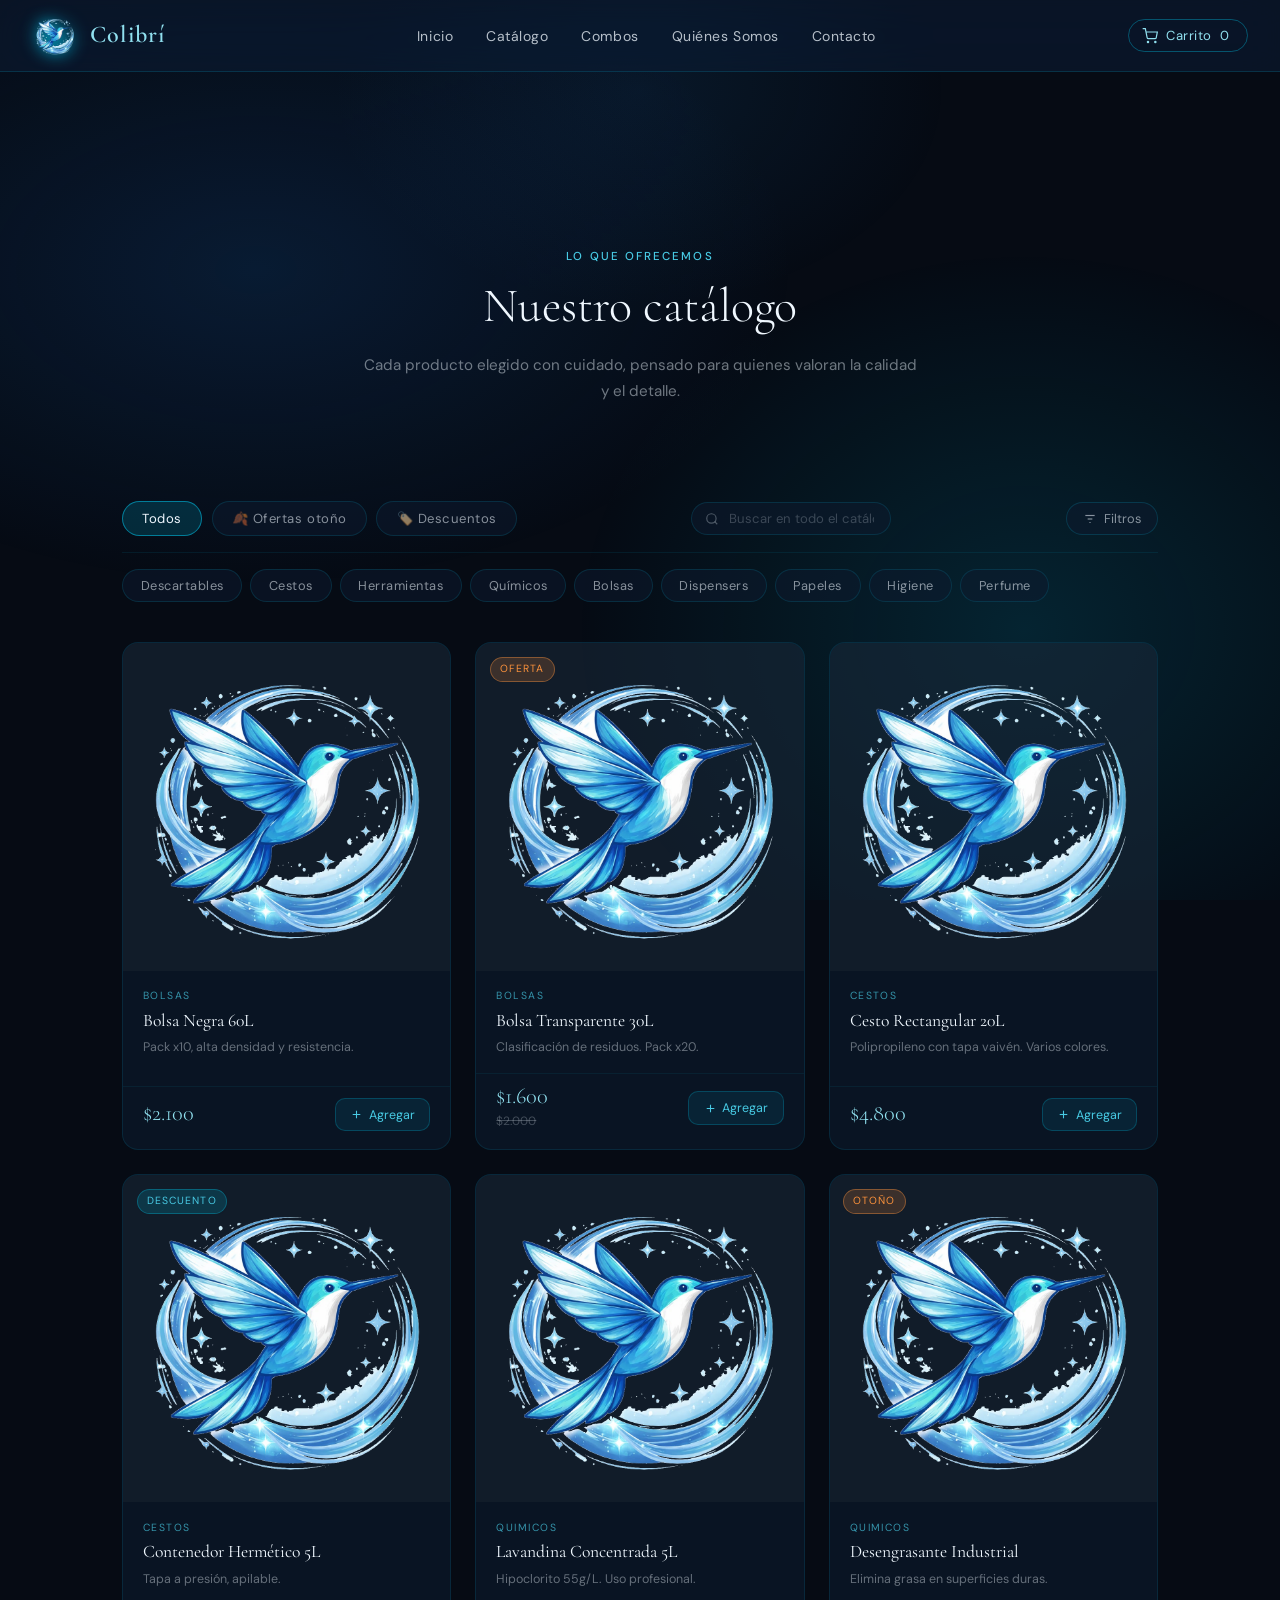
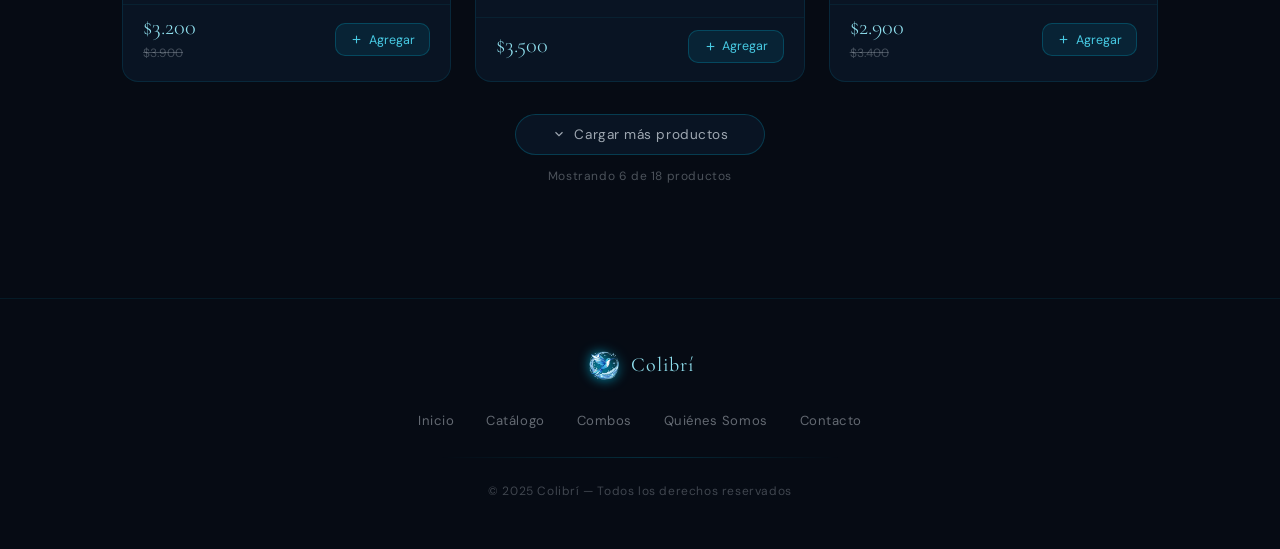
==== commit d149ef63: "implement MP & transfer" ====
--- a/pages/catalogo.html
+++ b/pages/catalogo.html
@@ -56,6 +56,18 @@
     <a href="combos.html"    onclick="closeMenu()">Combos</a>
     <a href="/#quienes-somos" onclick="closeMenu()">Quiénes Somos</a>
     <a href="/#contacto"     onclick="closeMenu()">Contacto</a>
+    <a href="#" onclick="closeMenu(); document.querySelector('.cart-btn').click(); return false;">
+    Carrito
+    <span class="cart-count" style="
+      background: rgba(0,180,216,0.8);
+      color: #041822;
+      font-size: 0.65rem;
+      font-weight: 600;
+      padding: 0.1rem 0.45rem;
+      border-radius: 20px;
+      margin-left: 0.35rem;
+    ">0</span>
+  </a>
   </div>
 
   <!-- MODAL FILTROS AVANZADOS -->
